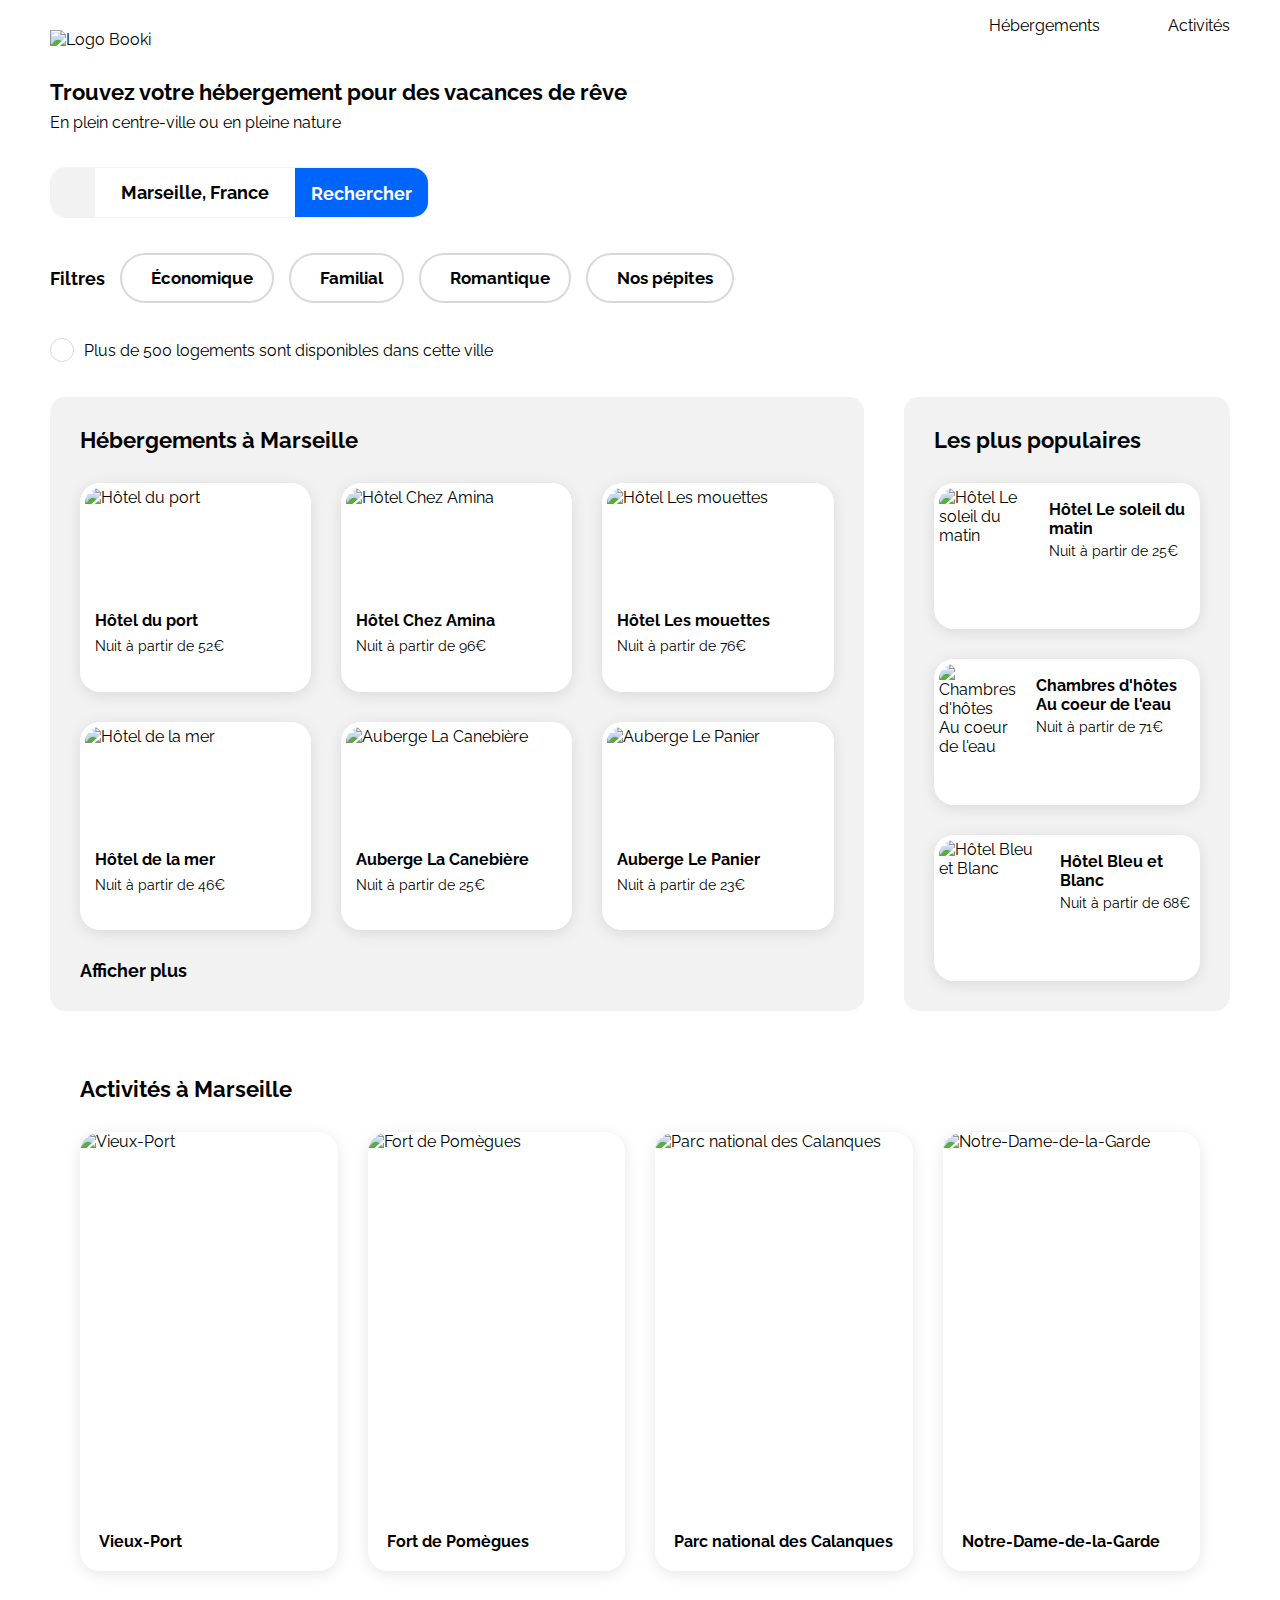
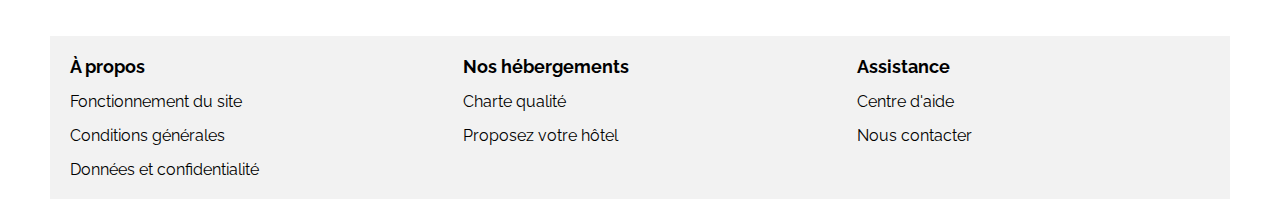
==== index.html @ 788b150e "Code propre, commenté et réopti" ====
<!DOCTYPE html>
<html lang="fr">
<head>
    <meta charset="UTF-8">
    <meta name="viewport" content="width=device-width, initial-scale=1.0">
    <title>Booki</title>
    <link rel="preconnect" href="https://fonts.googleapis.com">
    <link rel="preconnect" href="https://fonts.gstatic.com" crossorigin>
    <link href="https://fonts.googleapis.com/css2?family=Raleway:wght@400;500;700&display=swap" rel="stylesheet">
    <link rel="stylesheet" href="https://cdnjs.cloudflare.com/ajax/libs/font-awesome/6.2.1/css/all.min.css"
        integrity="sha512-MV7K8+y+gLIBoVD59lQIYicR65iaqukzvf/nwasF0nqhPay5w/9lJmVM2hMDcnK1OnMGCdVK+iQrJ7lzPJQd1w=="
        crossorigin="anonymous" referrerpolicy="no-referrer">
    <link rel="stylesheet" href="./css/style2.css">
</head>

<body>
    <header>
        <div class="logo">
            <img src="/images/logo/Booki.png" alt="Logo Booki">
        </div>    
        <nav>
            <a href="#hebergements">Hébergements</a>
            <a href="#activities">Activités</a>
        </nav>
    </header>

    <main>
        <!--Headline section-->
        <section class="headline">
            <div class="headline-text">
                <h1>Trouvez votre hébergement pour des vacances de rêve</h1>
                <p>En plein centre-ville ou en pleine nature</p>
            </div>

            <!--Search Bar-->
            <div class="search-bar"> <!--city search bar-->
                <i class="fa-solid fa-location-dot"></i>
                <form method="get">
                    <input type="search" name="recherche" placeholder="Marseille, France">
                    <button type="submit" class="search-button">Rechercher</button>                    
                </form>                   
            </div>

            <!--Filter Bar-->
            <div class="filter-bar">
                <h2>Filtres</h2>
                <div class="filters">
                    <button><i class="fa-solid fa-money-bill-wave"></i>Économique</button>
                    <button><i class="fa-solid fa-person"></i>Familial</button>
                    <button><i class="fa-solid fa-heart"></i>Romantique</button>
                    <button><i class="fa-solid fa-fire"></i>Nos pépites</button>
                </div>
            </div>

            <!--Info Bar-->
            <div class="infoBar">
                <div class="info"><i class="fa-solid fa-info"></i></div>
                <p>Plus de 500 logements sont disponibles dans cette ville</p>
            </div>
        </section>

        <!--Hébergements à Marseille & Populaires-->
        <div class="hebergements-and-populaires">
            <!--Hébergements à Marseille Section-->
            <section class="hebergements" id="hebergements">
                <h1>Hébergements à Marseille</h1>
                <!--6 clickable hotel cards-->
                <div class="hebergements-Marseille-cards"> 
                    <article class="hebergement-card-marseille">
                        <img src="/images/hebergements/fred-kleber.jpg" alt="Hôtel du port">
                        <div class="card-info-marseille">                              
                            <h2>Hôtel du port</h2>
                            <p>Nuit à partir de 52€</p>
                          <div class="hebergement-rating">
                            <i class="fa-solid fa-star"></i>
                            <i class="fa-solid fa-star"></i>
                            <i class="fa-solid fa-star"></i>
                            <i class="fa-solid fa-star"></i>
                            <i class="fa-solid fa-star unrated"></i>
                        </div>                            
                    </div>
                        <a href="#" class='card-link'></a>
                    </article>
                    <article class="hebergement-card-marseille">
                            <img src="/images/hebergements/febrian-zakaria.jpg" alt="Hôtel Chez Amina">
                            <div class="card-info-marseille">
                                <h2>Hôtel Chez Amina</h2>
                                <p>Nuit à partir de 96€</p>
                              <div class="hebergement-rating">
                                <i class="fa-solid fa-star"></i>
                                <i class="fa-solid fa-star"></i>
                                <i class="fa-solid fa-star"></i>
                                <i class="fa-solid fa-star"></i>
                                <i class="fa-solid fa-star unrated"></i>
                            </div>                            </div>
                            <a href="#" class='card-link'></a>
                    </article>
                    <article class="hebergement-card-marseille">
                            <img src="/images/hebergements/reisetopia.jpg" alt="Hôtel Les mouettes">
                            <div class="card-info-marseille">                              
                                <h2>Hôtel Les mouettes</h2>
                                <p>Nuit à partir de 76€</p>               
                              <div class="hebergement-rating">
                                <i class="fa-solid fa-star"></i>
                                <i class="fa-solid fa-star"></i>
                                <i class="fa-solid fa-star"></i>
                                <i class="fa-solid fa-star"></i>
                                <i class="fa-solid fa-star unrated"></i>
                            </div>                            </div>
                            <a href="#" class='card-link'></a>
                    </article>
                    <article class="hebergement-card-marseille">
                            <img src="/images/hebergements/annie-spratt.jpg" alt="Hôtel de la mer">
                            <div class="card-info-marseille">
                                <h2>Hôtel de la mer</h2>
                                <p>Nuit à partir de 46€</p>
                              <div class="hebergement-rating">
                                <i class="fa-solid fa-star"></i>
                                <i class="fa-solid fa-star"></i>
                                <i class="fa-solid fa-star"></i>
                                <i class="fa-solid fa-star"></i>
                                <i class="fa-solid fa-star unrated"></i>
                            </div>                            </div>
                            <a href="#" class='card-link'></a>
                    </article>
                    <article class="hebergement-card-marseille">
                            <img src="/images/hebergements/marcus-loke.jpg" alt="Auberge La Canebière">
                            <div class="card-info-marseille">
                                <h2>Auberge La Canebière</h2>
                                <p>Nuit à partir de 25€</p>
                              <div class="hebergement-rating">
                                <i class="fa-solid fa-star"></i>
                                <i class="fa-solid fa-star"></i>
                                <i class="fa-solid fa-star"></i>
                                <i class="fa-solid fa-star"></i>
                                <i class="fa-solid fa-star unrated"></i>
                            </div>                            </div>
                            <a href="#" class='card-link'></a>
                    </article>
                    <article class="hebergement-card-marseille">
                            <img src="/images/hebergements/nicate-lee.jpg" alt="Auberge Le Panier">
                            <div class="card-info-marseille">
                                <h2>Auberge Le Panier</h2>
                                <p>Nuit à partir de 23€</p>
                              <div class="hebergement-rating">
                                <i class="fa-solid fa-star"></i>
                                <i class="fa-solid fa-star"></i>
                                <i class="fa-solid fa-star"></i>
                                <i class="fa-solid fa-star"></i>
                                <i class="fa-solid fa-star unrated"></i>
                            </div>                            </div>
                            <a href="#" class='card-link'></a>
                    </article>
                </div>
                <h2><a href="#">Afficher plus</a></h2>
            </section>

            <!--Hébergements Populaires Section-->
            <section class="populaires">
                <div class="section-header">
                    <h1>Les plus populaires</h1>
                    <i class="fa-solid fa-chart-line"></i>
                </div>
                <!--3 clickable hotel cards-->
                <div class="populaires-cards">
                    <article class="hebergement-card-popular">
                            <img src="/images/hebergements/emile-guillemot.jpg" alt="Hôtel Le soleil du matin">
                            <div class="card-info">
                                <div class="card-text">
                                    <h2>Hôtel Le soleil du matin</h2>
                                    <p>Nuit à partir de 25€</p>
                                </div>
                              <div class="hebergement-rating">
                                <i class="fa-solid fa-star"></i>
                                <i class="fa-solid fa-star"></i>
                                <i class="fa-solid fa-star"></i>
                                <i class="fa-solid fa-star"></i>
                                <i class="fa-solid fa-star unrated"></i>
                                </div>                            
                            </div>
                            <a href="#" class='card-link'></a>
                    </article>
                    <article class="hebergement-card-popular">
                            <img src="/images/hebergements/aw-creative.jpg" alt="Chambres d'hôtes Au coeur de l'eau">
                            <div class="card-info">
                                <div class="card-text">
                                    <h2>Chambres d'hôtes Au coeur de l'eau</h2>
                                    <p>Nuit à partir de 71€</p>
                                </div>
                              <div class="hebergement-rating">
                                <i class="fa-solid fa-star"></i>
                                <i class="fa-solid fa-star"></i>
                                <i class="fa-solid fa-star"></i>
                                <i class="fa-solid fa-star"></i>
                                <i class="fa-solid fa-star unrated"></i>
                                </div>                            
                            </div>
                            <a href="#" class='card-link'></a>
                    </article>
                    <article class="hebergement-card-popular">
                            <img src="/images/hebergements/febrian-zakaria2.jpg" alt="Hôtel Bleu et Blanc">
                            <div class="card-info">
                                <div class="card-text">
                                    <h2>Hôtel Bleu et Blanc</h2>
                                    <p>Nuit à partir de 68€</p>
                                </div>
                              <div class="hebergement-rating">
                                <i class="fa-solid fa-star"></i>
                                <i class="fa-solid fa-star"></i>
                                <i class="fa-solid fa-star"></i>
                                <i class="fa-solid fa-star"></i>
                                <i class="fa-solid fa-star unrated"></i>
                                </div>                            
                            </div>
                            <a href="#" class='card-link'></a>
                    </article>
                </div>
            </section>
        </div>

        <!--Activités à Marseille Section-->
        <section class="activities" id="activities"><!--section of 4 clickable activity cards-->
                <h1>Activités à Marseille</h1>
            <div class="activities-Marseille">
                    <article class="activity-card">
                        <img src="/images/activites/reno-laithienne.jpg" alt="Vieux-Port">                          
                        <div class="activity-card-text">    
                            <h2>Vieux-Port</h2>
                        </div>
                        <a href="#" class='card-link'></a>
                      </article>
                    <article class="activity-card">
                        <img src="/images/activites/paul-hermann.jpg" alt="Fort de Pomègues">                          
                        <div class="activity-card-text">    
                            <h2>Fort de Pomègues</h2>
                        </div>
                        <a href="#" class='card-link'></a>
                      </article>
                    <article class="activity-card">
                        <img src="/images/activites/kilyan-sockalingum.jpg" alt="Parc national des Calanques">                          
                        <div class="activity-card-text">   
                            <h2>Parc national des Calanques</h2>
                        </div> 
                        <a href="#" class='card-link'></a>
                      </article>
                    <article class="activity-card">
                        <img src="/images/activites/florian-wehde.jpg" alt="Notre-Dame-de-la-Garde">                          
                        <div class="activity-card-text">
                            <h2>Notre-Dame-de-la-Garde</h2>
                        </div>
                        <a href="#" class='card-link'></a>
                      </article>
            </div>
        </section>  
    </main>
    
    <footer>
        <section class="about">
            <h1>À propos</h1>
            <a href="#">Fonctionnement du site</a>
            <a href="#">Conditions générales</a>
            <a href="#">Données et confidentialité</a>
        </section>
        <section class="hebergements-info">
            <h1>Nos hébergements</h1>
                <a href="#">Charte qualité</a>
                <a href="#">Proposez votre hôtel</a>          
        </section>
        <section class="assistance">
            <h1>Assistance</h1>            
                <a href="#">Centre d'aide</a>
                <a href="#">Nous contacter</a>            
        </section>
    </footer> 
</body>
</html>
---- css/style2.css ----
/**** Desktop ****/

*{
    font-family: Raleway, sans-serif;
    color: black;
}

body{
    width: 100%;
    margin: 0 auto;
    max-width: 1440px;
    min-width: 320px;
}

a{
    text-decoration: none;
    color: #000000;
}

a:visited{
    color: #000000;
}

h1{
    font-size: 22px;
    font-weight: 700;
    margin:0;
}

h2{
    font-size: 18px;
    font-weight: 700;
    margin:0;
}

p{
    font-size: 16px;
    font-weight: 400;
    margin:0;
}

/*** Header ***/

header{
    display: flex;
    width:100%;
    height:79px;
    justify-content: space-between;
}

.logo{
    box-sizing: border-box;
    display: flex;
    align-items: center;
    justify-content: center;
    height: 79px;
    padding: 30px 50px 30px 50px
}

.logo img{
    height: 19px;
}

nav{
    height: 35px;
    display: flex;
    gap: 68px;
    padding: 0 50px;
}

nav a{
    height: 35px;
    display: flex;
    align-items: flex-end;
    box-sizing: border-box;
}

 nav a:hover{
    border-top:#0065fc 2px solid;
    color: #0065fc;
 }

 /*** Main ***/

 main{
    display: flex;
    flex-direction: column;
    gap: 35px;
    padding: 0 50px;
    margin: 0 auto;
 }

/**Headline**/

 .headline{
    display: flex;
    flex-direction: column;
    gap: 35px;
}

.headline-text{
    display: flex;
    flex-direction: column;
    gap: 8px;
 }

/*Search bar*/

 .search-bar{
    display:flex;
    align-items: center;
    justify-content: space-between;
    height:49px;
    width:377px;
    border: 1px #f2f2f2 solid;
    border-radius: 15px;
 }
 
.search-bar i{
    border: 1px #f2f2f2;
    border-radius: 15px 0px 0px 15px;
    background-color: #f2f2f2;
    width:50px;
    height:49px;
    display: flex;
    align-items:center;
    justify-content:center;
    font-size: 18px;
    color:#000000;
}

.search-bar form{
    display:flex;
    align-items: center;
    justify-content: flex-end;
    height:49px;
    width: 100%;
}
    

.search-bar form input[type="search"]{
    border: none;
    font-size: 18px;
    font-weight: 700;
    text-align: center;
    height:49px;
    width: 100%;
    padding: 15px 16px 15px 16px;
    color:#000000;    
}

::placeholder {
    width: 100%;
    color: #000000;
    opacity: 1; /* because Firefox applies a lower opacity filter automatically */
}

.search-button{
    background-color: #0065fc;
    border: none;
    border-radius: 0px 15px 15px 0px;
    font-size: 18px;
    font-weight: 700;
    text-align: center;
    height:49px;
    padding: 15px 16px 15px 16px;
    color:#ffffff;
}

.search-button:hover{
    cursor: pointer;
}

/*Filter bar*/    

.filter-bar{
    display: flex;
    gap:15px;
    align-items: center;
    height: 50px;
}

.filters{
    display:flex;
    gap:15px;
    align-items: center;
    height: 50px;
}

.filter-bar button{
    border: 2px #d9d9d9 solid;
    border-radius: 25px;
    background-color: #ffffff;
    font-size: 17px;
    font-weight: 700;
    display: flex;
    gap:10px;
    align-items: center;    
    height: 50px;
    padding: 4px 19px;
}

.filter-bar button i{
    color: #0065fc;
}
.filter-bar button:hover{
    background-color: #deebff;
}

.infoBar{
    height:24px;
    width:100%;
    display: flex;
    gap:10px;
}

.infoBar i{
    color: #0065fc;
    border : 1px #d9d9d9 solid;
    border-radius: 100%;
    width: 24px;
    height: 24px;
    font-size: 10px;
    display:flex;
    align-items: center;
    justify-content: center;
    box-sizing: border-box;
}

.infoBar p{
    display: flex;
    align-items: center;
}

/**Hébergements & Populaires**/

.hebergements-and-populaires{
    display: flex;
    gap: 40px;
    width: 100%;
}

.hebergement-rating{
    display: flex;
}

.fa-solid.fa-star{
    font-size:12px;
    color: #0065fc;
}

.fa-solid.fa-star.unrated{
    font-size:12px;
    color: #f2f2f2;
}

/*Populaires section*/

.populaires{
    padding:30px;
    display: flex;
    flex-direction: column;
    gap:30px;
    border-radius: 15px;
    background-color: #f2f2f2;
    box-sizing: border-box;
}

.section-header{
    display: flex;
    justify-content: space-between;
    width: 100%;
    height:26px;
}

.section-header i{
    color: #0065fc;
    font-size: 18px;
}

.populaires-cards{
    display: flex;
    flex-direction: column;
    gap: 30px;
    width: 100%;
    box-sizing: border-box;
}

.hebergement-card-popular{
    border-radius: 20px;
    background-color: #ffffff;
    box-shadow: 0px 3px 15px 0px #0000001A;
    display : flex;   
    overflow: hidden;
    position: relative; 
    width: 100%; 
    box-sizing: border-box;
    flex : 1 1 calc(33.333% - 20px);
}

.hebergement-card-popular img{
    width: 123px;
    height: 146px;
    box-sizing: border-box;
    border: 5px solid #ffffff;
    object-fit: cover;
    border-radius: 20px 0px 0px 20px;
    object-position:center;    
}

.card-info{
    padding:10px 5px 5px 15px;
    display: flex;
    flex-direction: column;
    gap:24px;
    box-sizing: border-box;
    justify-content: space-evenly;
}

.card-text{
    display: flex;
    flex-direction: column;
    gap: 5px;
    height: 85px;
}

.populaires h2{
    font-size: 16px;
}

.populaires p{
    font-size: 14px;
}

/*Hébergements à Marseilles section*/

.hebergements{
    padding:30px;
    display: flex;
    flex-direction: column;
    gap:30px;
    border-radius: 15px;
    background-color: #f2f2f2;
}

.hebergements h1{
    height: 26px;
}

.hebergements-Marseille-cards h2{
    font-size: 16px;
}

.hebergements-Marseille-cards p{
    font-size: 14px;
}


.hebergements-Marseille-cards {
    display: flex;
    flex-wrap: wrap;
    gap: 30px;
    height: 100%;
}

.hebergement-card-marseille {
    box-sizing: border-box;
    border-radius: 20px;
    background-color: #ffffff;
    box-shadow: 0px 3px 15px 0px #0000001A;
    display: flex;
    flex-direction: column;
    gap: 4px;
    padding-bottom: 15px;
    overflow: hidden;
    position: relative;
    width: calc(33.333% - 20px);
}

.hebergement-card-marseille img {
    width: 100%;
    height: 124px;
    box-sizing: border-box;
    border: 5px solid #ffffff;
    object-fit: cover;
    border-radius: 20px 20px 0 0;
    object-position: center;   
}

.card-info-marseille {
    padding: 0 15px;
    display: flex;
    flex-direction: column;
    gap: 8px;
    overflow:auto;
}

.card-link {
    position: absolute;
    top: 0;
    bottom: 0;
    left: 0;
    width: 100%;
}


/**Activités**/

.activities{
    width: 100%;
    padding:30px;
    display: flex;
    flex-direction: column;
    gap:30px;
    box-sizing: border-box;
}

.activity-card h2{
    font-size: 16px;
}

.activity-card-text{
    padding: 20px 19px;
}

.activities-Marseille {
    display: flex;
    gap: 30px;
    box-sizing: border-box;
}

.activity-card{
    border-radius: 20px;
    background-color: #ffffff;
    box-shadow: 0px 3px 15px 0px #0000001A;
    height: 439px;
    display : flex;
    flex-direction: column;
    overflow: hidden;
    position: relative;
    flex: 1 1 calc(33.333% - 20px);
    max-width: calc(33.333% - 20px);
}

.activity-card img{
    height: 380px;
    object-fit: cover;
    border-radius: 20px 20px 0px 0px;
    object-position:center;   
}

/*** Footer ***/

footer{
    display: flex;
    margin: 35px 50px 0 50px;
    background-color: #f2f2f2;
}

footer section{
    display: flex;
    flex-direction: column;
    gap: 15px;
    padding: 20px;
    width: 100%;
    height: 100%;
}

footer h1{
    font-size: 18px;
}

footer a{
    font-size: 16px;
}


/*****Tablette*****/

@media all and (max-width:1024px) and (min-width:768px){

    body{
        min-width: 768px;
        max-width:1024px;
    }

    .filter-bar button{
        font-size: 16px;
    }

    .hebergements-Marseille-cards{
        display: flex;
        flex-wrap: wrap;
        gap: 30px;
        justify-content: space-between;
    }

    .hebergements-and-populaires{
        display:flex;
        flex-direction: column;
        gap:50px;
    }

    .populaires{
        gap:20px;
    }

    .populaires-cards{
        flex-direction:row;
        gap: 20px;
    }

    .hebergement-card-popular img{
        width:91.56px;
    }

    .activities img{
        height:200px;
    }

    .activity-card{
        height:270px;
    }

}

/*****Téléphone*****/

@media all and (max-width:767px) and (min-width: 320px) {
    body{
        min-width: 320px;
        max-width:768px;
        display: flex;
        flex-direction: column;
        box-sizing: border-box;
    }

    header{
        flex-direction: column;
        height:auto;
    }

    .logo{
        padding:30px;
    }

    nav{
        height:auto;
        gap : 15px;
        padding: 0;
    }

    nav a{
        align-items: flex-start;
        width: 100%;
        justify-content: center;
    }

    nav a:hover{
        border-top: none;
        border-bottom: #0065fc 2px solid;
    }

    main{
        padding:0;
        margin:30px 0 0 0;
    }

    .headline{
        padding:0 20px;
        box-sizing: border-box;
    }

    .search-bar{
        width:100%;
    }

    .search-bar form input[type="search"]{
        text-align: start;
    }

    .search-button{
        font-size:0;
        border: #0065fc 1px solid;
        border-radius: 15px;
        padding:15px 16px;
        box-shadow: 0px 4px 4px 0px #00000040;
    }

    .search-button::before{
        content:"\f002";
        font-family: "Font Awesome 6 Free";
        font-weight: 900;
        font-size:17px;
        color: #ffffff;
    }

    .filter-bar{
        flex-direction: column;
        height: auto;
    }

    .filter-title{
        align-self: flex-start;
    }

    .filters{
        display: grid;
        grid-template-columns: 1fr 1fr;
        height: 100%;
        gap:20px;
        box-sizing: border-box;
    }

    .filters button{
        width: 100%;
        font-size: 14px;
    }

    .hebergements-and-populaires{
        flex-direction: column-reverse;
        gap:15px;
    }

    .populaires{
        border-radius: 0;
        padding: 30px 20px;
        gap:15px;
    }

    .populaires-cards{
        gap:15px;
    }

    .hebergement-card-popular img{
        width: 111.67px;
        height:136px;
    }

    .card-info{
        width: 223.33px;
        height:136px;
    }

    .hebergements{
        background-color:#ffffff;
        border-radius: 0;
        padding: 20px;
        gap:15px;
    }

    .hebergements-Marseille-cards{
        gap:15px;
        flex-direction: column;
        width: auto;
    }

    .hebergement-card-marseille{
        width: auto;
    }

    .activities-Marseille{
        gap:15px;
        flex-direction: column;
    }

    .card-container-activities{
        max-width: none;
    }

    .activity-card{
        height:auto;
        max-width:100%;
    }

    .activity-card img{
        height:141px;
    }

    footer{
        flex-direction: column;
        margin: 0;
        padding:30px;
        gap:50px;
        height:100%;
    }

    footer section{
        padding:0;
    }
}
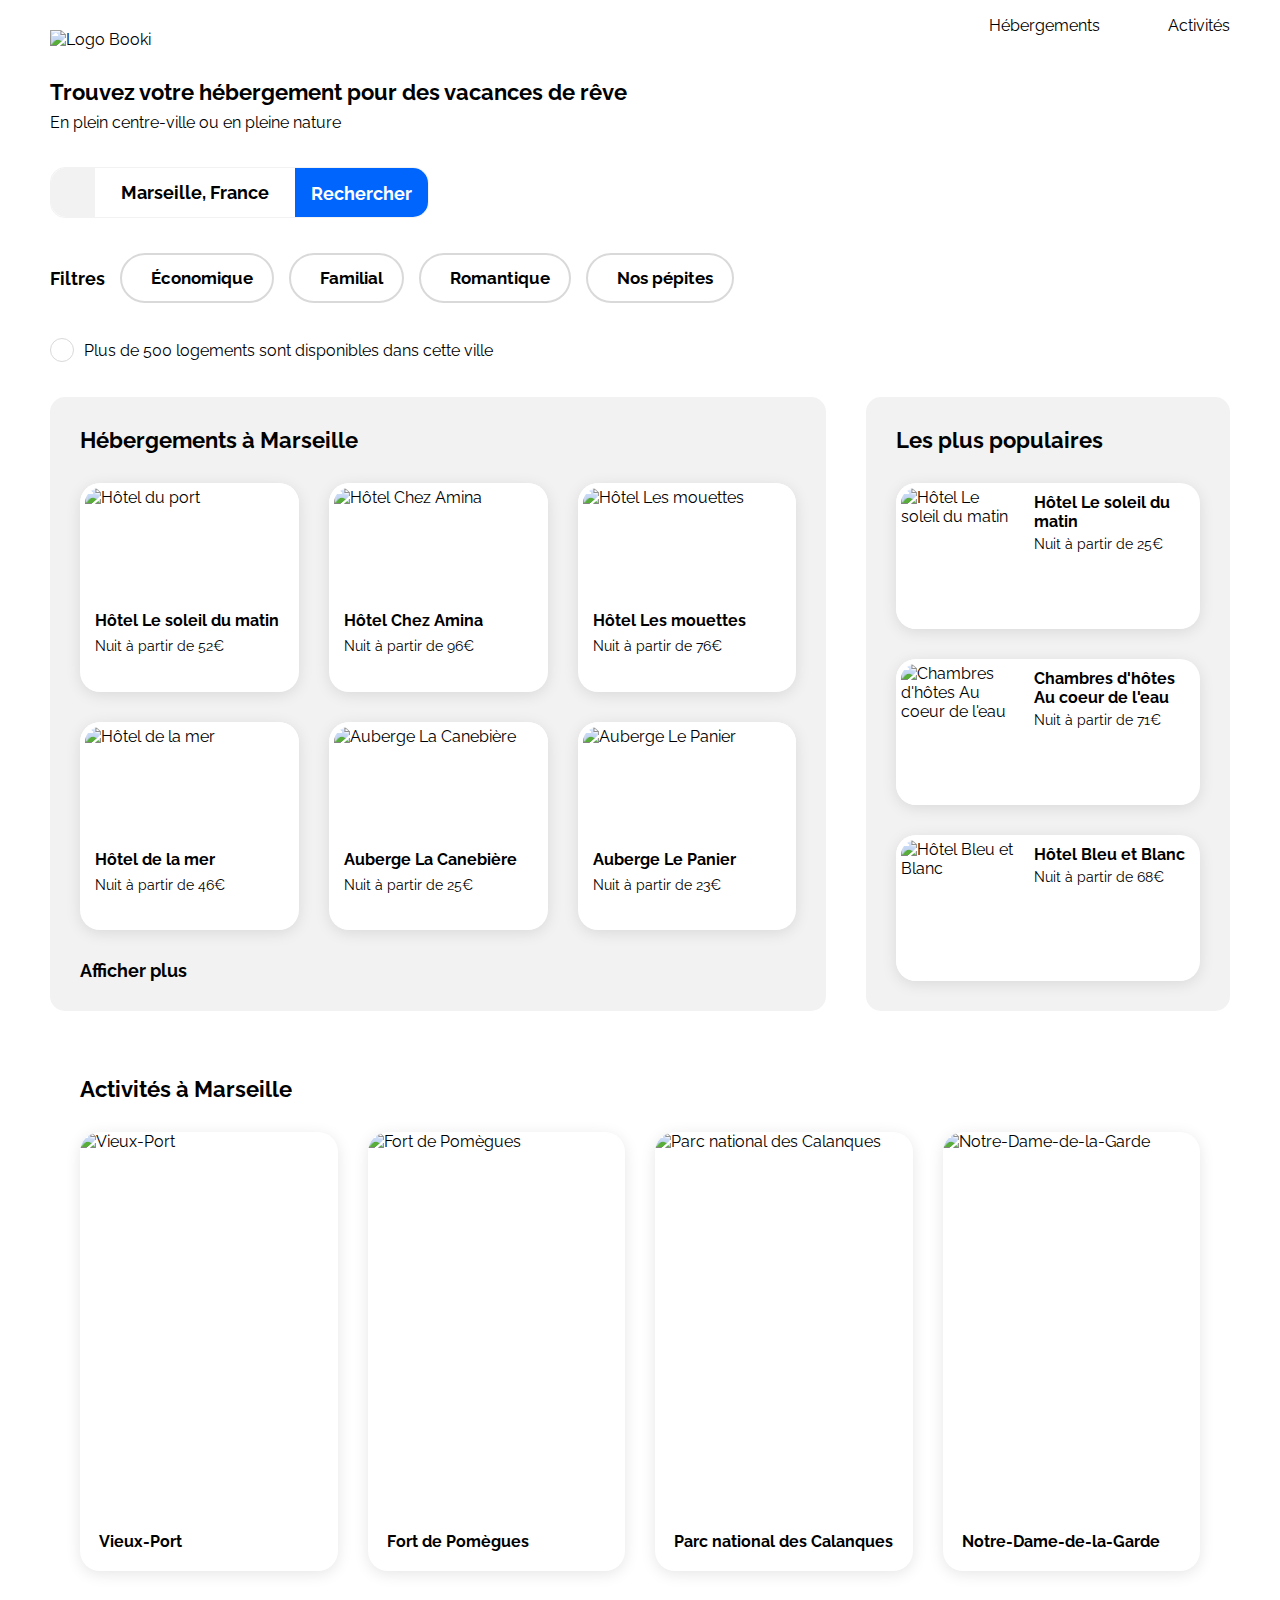
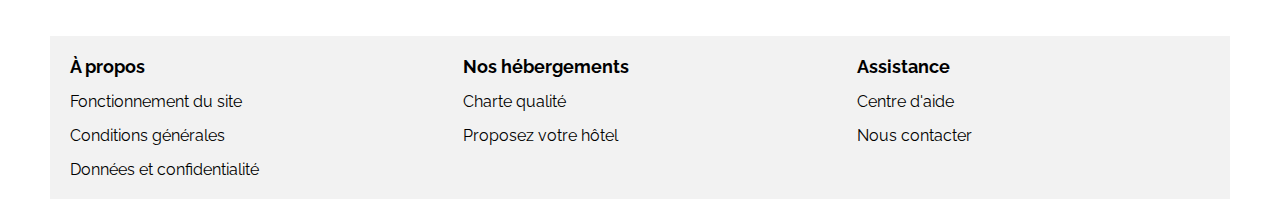
==== commit bdea3012: "Rectification de la gestion des hauteurs des cards pour un meilleur responsive" ====
--- a/index.html
+++ b/index.html
@@ -68,89 +68,107 @@
                 <div class="hebergements-Marseille-cards"> 
                     <article class="hebergement-card-marseille">
                         <img src="/images/hebergements/fred-kleber.jpg" alt="Hôtel du port">
-                        <div class="card-info-marseille">                              
-                            <h2>Hôtel du port</h2>
-                            <p>Nuit à partir de 52€</p>
-                          <div class="hebergement-rating">
-                            <i class="fa-solid fa-star"></i>
-                            <i class="fa-solid fa-star"></i>
-                            <i class="fa-solid fa-star"></i>
-                            <i class="fa-solid fa-star"></i>
-                            <i class="fa-solid fa-star unrated"></i>
-                        </div>                            
-                    </div>
-                        <a href="#" class='card-link'></a>
-                    </article>
-                    <article class="hebergement-card-marseille">
-                            <img src="/images/hebergements/febrian-zakaria.jpg" alt="Hôtel Chez Amina">
-                            <div class="card-info-marseille">
+                        <div class="card-info">
+                            <div class="card-text">
+                                <h2>Hôtel Le soleil du matin</h2>
+                                <p>Nuit à partir de 52€</p>
+                            </div>
+                          <div class="hebergement-rating">
+                            <i class="fa-solid fa-star"></i>
+                            <i class="fa-solid fa-star"></i>
+                            <i class="fa-solid fa-star"></i>
+                            <i class="fa-solid fa-star"></i>
+                            <i class="fa-solid fa-star unrated"></i>
+                            </div>                            
+                        </div>
+                        <a href="#" class='card-link'></a>
+                    </article>
+                    <article class="hebergement-card-marseille">
+                        <img src="/images/hebergements/febrian-zakaria.jpg" alt="Hôtel Chez Amina">
+                        <div class="card-info">
+                            <div class="card-text">
                                 <h2>Hôtel Chez Amina</h2>
                                 <p>Nuit à partir de 96€</p>
-                              <div class="hebergement-rating">
-                                <i class="fa-solid fa-star"></i>
-                                <i class="fa-solid fa-star"></i>
-                                <i class="fa-solid fa-star"></i>
-                                <i class="fa-solid fa-star"></i>
-                                <i class="fa-solid fa-star unrated"></i>
-                            </div>                            </div>
-                            <a href="#" class='card-link'></a>
-                    </article>
-                    <article class="hebergement-card-marseille">
-                            <img src="/images/hebergements/reisetopia.jpg" alt="Hôtel Les mouettes">
-                            <div class="card-info-marseille">                              
+                            </div>
+                          <div class="hebergement-rating">
+                            <i class="fa-solid fa-star"></i>
+                            <i class="fa-solid fa-star"></i>
+                            <i class="fa-solid fa-star"></i>
+                            <i class="fa-solid fa-star"></i>
+                            <i class="fa-solid fa-star unrated"></i>
+                            </div>                            
+                        </div>
+                        <a href="#" class='card-link'></a>
+                    </article>
+                    <article class="hebergement-card-marseille">
+                        <img src="/images/hebergements/reisetopia.jpg" alt="Hôtel Les mouettes">
+                        <div class="card-info">
+                            <div class="card-text">
                                 <h2>Hôtel Les mouettes</h2>
-                                <p>Nuit à partir de 76€</p>               
-                              <div class="hebergement-rating">
-                                <i class="fa-solid fa-star"></i>
-                                <i class="fa-solid fa-star"></i>
-                                <i class="fa-solid fa-star"></i>
-                                <i class="fa-solid fa-star"></i>
-                                <i class="fa-solid fa-star unrated"></i>
-                            </div>                            </div>
-                            <a href="#" class='card-link'></a>
-                    </article>
-                    <article class="hebergement-card-marseille">
-                            <img src="/images/hebergements/annie-spratt.jpg" alt="Hôtel de la mer">
-                            <div class="card-info-marseille">
+                                <p>Nuit à partir de 76€</p>
+                            </div>
+                          <div class="hebergement-rating">
+                            <i class="fa-solid fa-star"></i>
+                            <i class="fa-solid fa-star"></i>
+                            <i class="fa-solid fa-star"></i>
+                            <i class="fa-solid fa-star"></i>
+                            <i class="fa-solid fa-star unrated"></i>
+                            </div>                            
+                        </div>
+                        <a href="#" class='card-link'></a>
+                    </article>
+                    <article class="hebergement-card-marseille">
+                        <img src="/images/hebergements/annie-spratt.jpg" alt="Hôtel de la mer">
+                        <div class="card-info">
+                            <div class="card-text">
                                 <h2>Hôtel de la mer</h2>
                                 <p>Nuit à partir de 46€</p>
-                              <div class="hebergement-rating">
-                                <i class="fa-solid fa-star"></i>
-                                <i class="fa-solid fa-star"></i>
-                                <i class="fa-solid fa-star"></i>
-                                <i class="fa-solid fa-star"></i>
-                                <i class="fa-solid fa-star unrated"></i>
-                            </div>                            </div>
-                            <a href="#" class='card-link'></a>
-                    </article>
-                    <article class="hebergement-card-marseille">
-                            <img src="/images/hebergements/marcus-loke.jpg" alt="Auberge La Canebière">
-                            <div class="card-info-marseille">
+                            </div>
+                          <div class="hebergement-rating">
+                            <i class="fa-solid fa-star"></i>
+                            <i class="fa-solid fa-star"></i>
+                            <i class="fa-solid fa-star"></i>
+                            <i class="fa-solid fa-star"></i>
+                            <i class="fa-solid fa-star unrated"></i>
+                            </div>                            
+                        </div>
+                        <a href="#" class='card-link'></a>
+                    </article>
+                    <article class="hebergement-card-marseille">
+                        <img src="/images/hebergements/marcus-loke.jpg" alt="Auberge La Canebière">
+                        <div class="card-info">
+                            <div class="card-text">
                                 <h2>Auberge La Canebière</h2>
                                 <p>Nuit à partir de 25€</p>
-                              <div class="hebergement-rating">
-                                <i class="fa-solid fa-star"></i>
-                                <i class="fa-solid fa-star"></i>
-                                <i class="fa-solid fa-star"></i>
-                                <i class="fa-solid fa-star"></i>
-                                <i class="fa-solid fa-star unrated"></i>
-                            </div>                            </div>
-                            <a href="#" class='card-link'></a>
-                    </article>
-                    <article class="hebergement-card-marseille">
-                            <img src="/images/hebergements/nicate-lee.jpg" alt="Auberge Le Panier">
-                            <div class="card-info-marseille">
+                            </div>
+                          <div class="hebergement-rating">
+                            <i class="fa-solid fa-star"></i>
+                            <i class="fa-solid fa-star"></i>
+                            <i class="fa-solid fa-star"></i>
+                            <i class="fa-solid fa-star"></i>
+                            <i class="fa-solid fa-star unrated"></i>
+                            </div>                            
+                        </div>
+                        <a href="#" class='card-link'></a>
+                    </article>
+                    <article class="hebergement-card-marseille">
+                        <img src="/images/hebergements/nicate-lee.jpg" alt="Auberge Le Panier">
+                        <div class="card-info">
+                            <div class="card-text">
                                 <h2>Auberge Le Panier</h2>
                                 <p>Nuit à partir de 23€</p>
-                              <div class="hebergement-rating">
-                                <i class="fa-solid fa-star"></i>
-                                <i class="fa-solid fa-star"></i>
-                                <i class="fa-solid fa-star"></i>
-                                <i class="fa-solid fa-star"></i>
-                                <i class="fa-solid fa-star unrated"></i>
-                            </div>                            </div>
-                            <a href="#" class='card-link'></a>
-                    </article>
+                            </div>
+                          <div class="hebergement-rating">
+                            <i class="fa-solid fa-star"></i>
+                            <i class="fa-solid fa-star"></i>
+                            <i class="fa-solid fa-star"></i>
+                            <i class="fa-solid fa-star"></i>
+                            <i class="fa-solid fa-star unrated"></i>
+                            </div>                            
+                        </div>
+                        <a href="#" class='card-link'></a>
+                    </article>
+
                 </div>
                 <h2><a href="#">Afficher plus</a></h2>
             </section>
--- a/css/style2.css
+++ b/css/style2.css
@@ -242,6 +242,7 @@
 
 .hebergement-rating{
     display: flex;
+    margin-top:auto;
 }
 
 .fa-solid.fa-star{
@@ -264,13 +265,13 @@
     border-radius: 15px;
     background-color: #f2f2f2;
     box-sizing: border-box;
+    width:429px;
 }
 
 .section-header{
     display: flex;
     justify-content: space-between;
     width: 100%;
-    height:26px;
 }
 
 .section-header i{
@@ -305,19 +306,19 @@
     border: 5px solid #ffffff;
     object-fit: cover;
     border-radius: 20px 0px 0px 20px;
-    object-position:center;    
-}
-
-.card-info{
+    object-position:center;
+    flex:none;    
+}
+
+.hebergement-card-popular .card-info{
     padding:10px 5px 5px 15px;
     display: flex;
     flex-direction: column;
     gap:24px;
     box-sizing: border-box;
-    justify-content: space-evenly;
-}
-
-.card-text{
+}
+
+.hebergement-card-popular .card-text{
     display: flex;
     flex-direction: column;
     gap: 5px;
@@ -341,6 +342,7 @@
     gap:30px;
     border-radius: 15px;
     background-color: #f2f2f2;
+    width: 871px;
 }
 
 .hebergements h1{
@@ -354,7 +356,6 @@
 .hebergements-Marseille-cards p{
     font-size: 14px;
 }
-
 
 .hebergements-Marseille-cards {
     display: flex;
@@ -387,12 +388,18 @@
     object-position: center;   
 }
 
-.card-info-marseille {
+.hebergement-card-marseille .card-info{
     padding: 0 15px;
     display: flex;
     flex-direction: column;
     gap: 8px;
-    overflow:auto;
+    flex-grow: 1;
+}
+
+.hebergement-card-marseille .card-text{
+    display: flex;
+    flex-direction: column;
+    gap:8px
 }
 
 .card-link {
@@ -433,7 +440,6 @@
     border-radius: 20px;
     background-color: #ffffff;
     box-shadow: 0px 3px 15px 0px #0000001A;
-    height: 439px;
     display : flex;
     flex-direction: column;
     overflow: hidden;
@@ -477,7 +483,7 @@
 
 /*****Tablette*****/
 
-@media all and (max-width:1024px) and (min-width:768px){
+@media all and (max-width:1024px) and (min-width:767px){
 
     body{
         min-width: 768px;
@@ -500,9 +506,14 @@
         flex-direction: column;
         gap:50px;
     }
+    
+    .hebergements{
+        width:auto;
+    }
 
     .populaires{
         gap:20px;
+        width: auto;
     }
 
     .populaires-cards{
@@ -516,10 +527,6 @@
 
     .activities img{
         height:200px;
-    }
-
-    .activity-card{
-        height:270px;
     }
 
 }
@@ -626,6 +633,7 @@
         border-radius: 0;
         padding: 30px 20px;
         gap:15px;
+        width:auto;
     }
 
     .populaires-cards{
@@ -634,11 +642,6 @@
 
     .hebergement-card-popular img{
         width: 111.67px;
-        height:136px;
-    }
-
-    .card-info{
-        width: 223.33px;
         height:136px;
     }
 
@@ -647,6 +650,7 @@
         border-radius: 0;
         padding: 20px;
         gap:15px;
+        width:auto;
     }
 
     .hebergements-Marseille-cards{
@@ -687,5 +691,5 @@
 
     footer section{
         padding:0;
-    }
+}
 }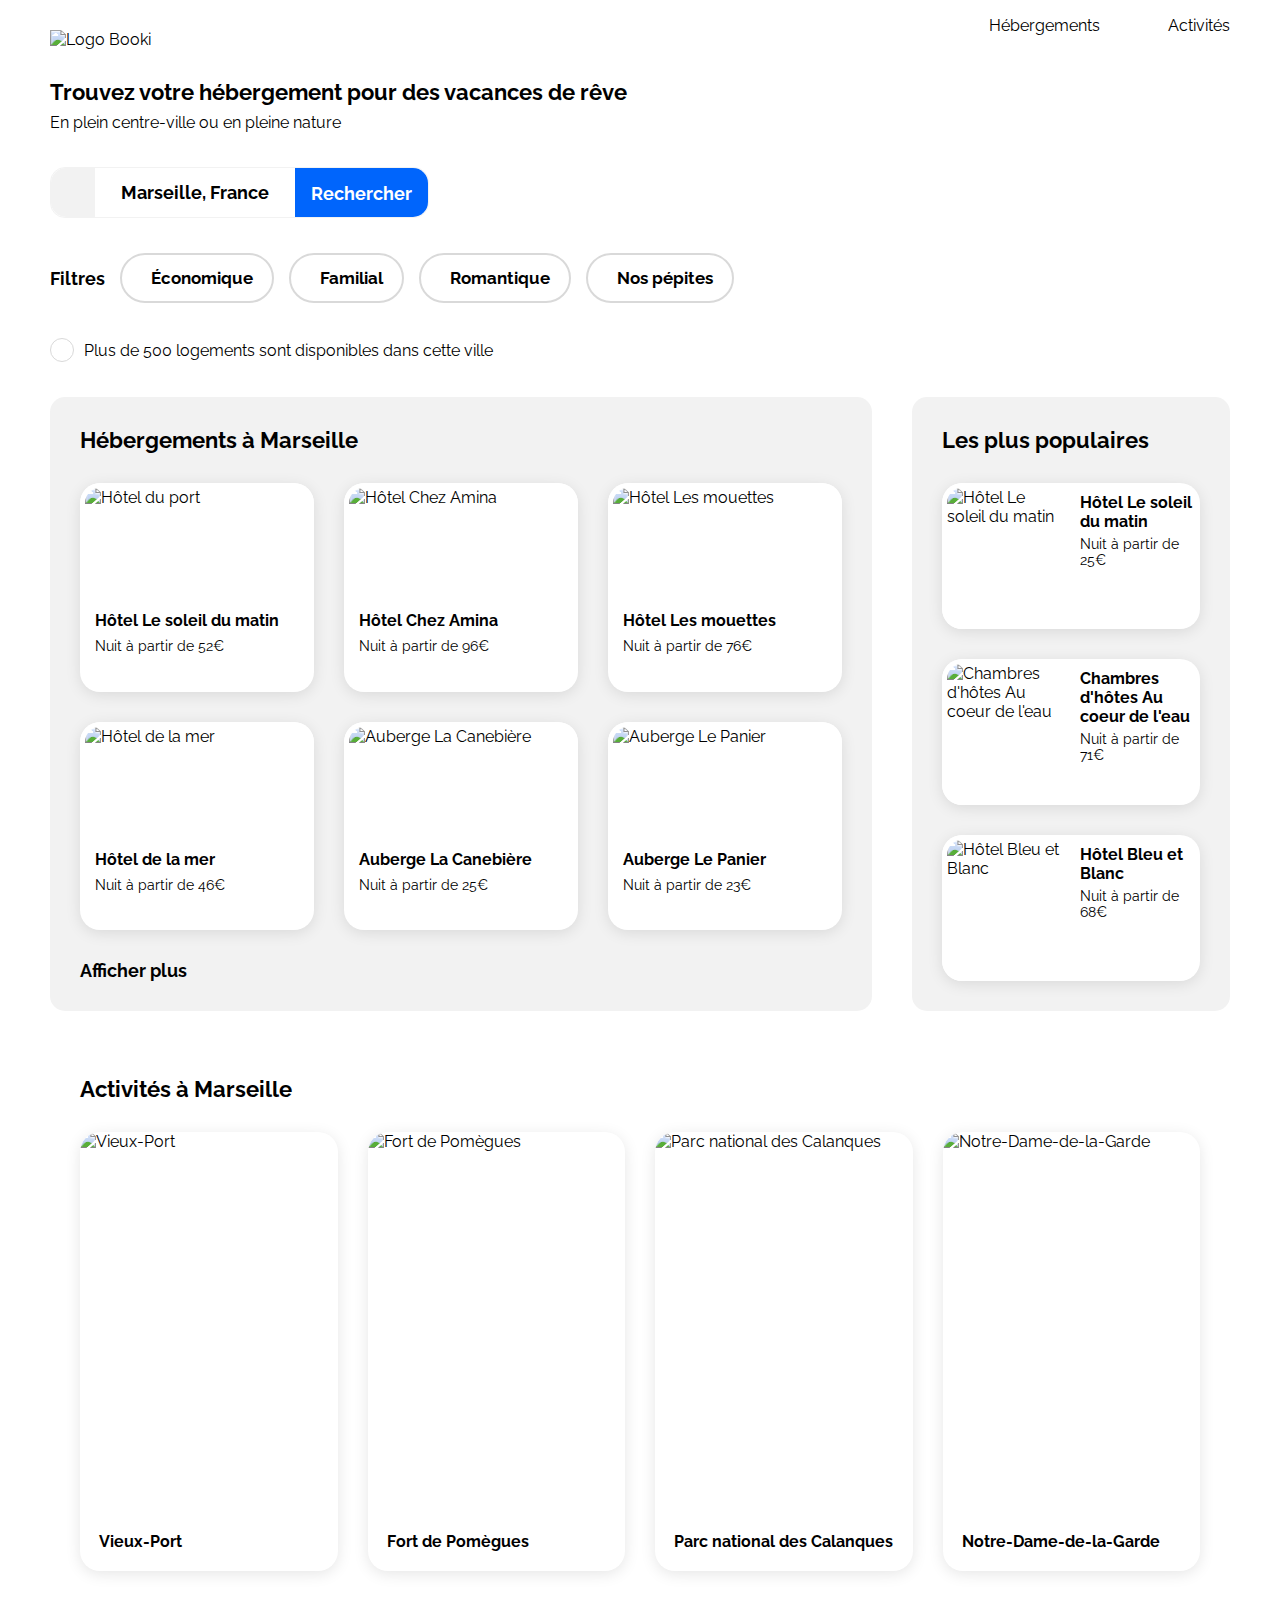
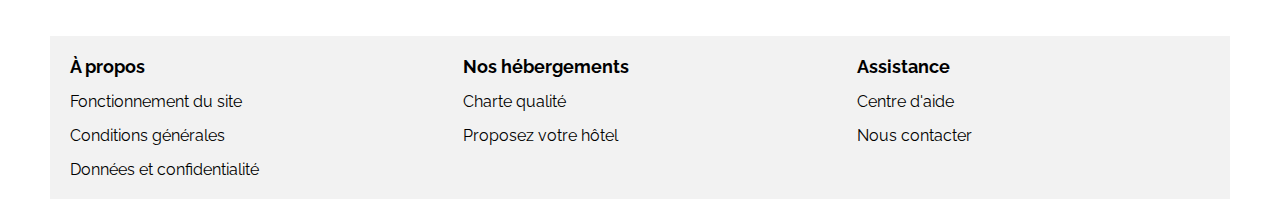
==== commit ee973bd1: "Rectification des sources images" ====
--- a/index.html
+++ b/index.html
@@ -16,7 +16,7 @@
 <body>
     <header>
         <div class="logo">
-            <img src="/images/logo/Booki.png" alt="Logo Booki">
+            <img src="./images/logo/Booki.png" alt="Logo Booki">
         </div>    
         <nav>
             <a href="#hebergements">Hébergements</a>
@@ -67,7 +67,7 @@
                 <!--6 clickable hotel cards-->
                 <div class="hebergements-Marseille-cards"> 
                     <article class="hebergement-card-marseille">
-                        <img src="/images/hebergements/fred-kleber.jpg" alt="Hôtel du port">
+                        <img src="./images/hebergements/fred-kleber.jpg" alt="Hôtel du port">
                         <div class="card-info">
                             <div class="card-text">
                                 <h2>Hôtel Le soleil du matin</h2>
@@ -84,7 +84,7 @@
                         <a href="#" class='card-link'></a>
                     </article>
                     <article class="hebergement-card-marseille">
-                        <img src="/images/hebergements/febrian-zakaria.jpg" alt="Hôtel Chez Amina">
+                        <img src="./images/hebergements/febrian-zakaria.jpg" alt="Hôtel Chez Amina">
                         <div class="card-info">
                             <div class="card-text">
                                 <h2>Hôtel Chez Amina</h2>
@@ -101,7 +101,7 @@
                         <a href="#" class='card-link'></a>
                     </article>
                     <article class="hebergement-card-marseille">
-                        <img src="/images/hebergements/reisetopia.jpg" alt="Hôtel Les mouettes">
+                        <img src="./images/hebergements/reisetopia.jpg" alt="Hôtel Les mouettes">
                         <div class="card-info">
                             <div class="card-text">
                                 <h2>Hôtel Les mouettes</h2>
@@ -118,7 +118,7 @@
                         <a href="#" class='card-link'></a>
                     </article>
                     <article class="hebergement-card-marseille">
-                        <img src="/images/hebergements/annie-spratt.jpg" alt="Hôtel de la mer">
+                        <img src="./images/hebergements/annie-spratt.jpg" alt="Hôtel de la mer">
                         <div class="card-info">
                             <div class="card-text">
                                 <h2>Hôtel de la mer</h2>
@@ -135,7 +135,7 @@
                         <a href="#" class='card-link'></a>
                     </article>
                     <article class="hebergement-card-marseille">
-                        <img src="/images/hebergements/marcus-loke.jpg" alt="Auberge La Canebière">
+                        <img src="./images/hebergements/marcus-loke.jpg" alt="Auberge La Canebière">
                         <div class="card-info">
                             <div class="card-text">
                                 <h2>Auberge La Canebière</h2>
@@ -152,7 +152,7 @@
                         <a href="#" class='card-link'></a>
                     </article>
                     <article class="hebergement-card-marseille">
-                        <img src="/images/hebergements/nicate-lee.jpg" alt="Auberge Le Panier">
+                        <img src="./images/hebergements/nicate-lee.jpg" alt="Auberge Le Panier">
                         <div class="card-info">
                             <div class="card-text">
                                 <h2>Auberge Le Panier</h2>
@@ -182,7 +182,7 @@
                 <!--3 clickable hotel cards-->
                 <div class="populaires-cards">
                     <article class="hebergement-card-popular">
-                            <img src="/images/hebergements/emile-guillemot.jpg" alt="Hôtel Le soleil du matin">
+                            <img src="./images/hebergements/emile-guillemot.jpg" alt="Hôtel Le soleil du matin">
                             <div class="card-info">
                                 <div class="card-text">
                                     <h2>Hôtel Le soleil du matin</h2>
@@ -199,7 +199,7 @@
                             <a href="#" class='card-link'></a>
                     </article>
                     <article class="hebergement-card-popular">
-                            <img src="/images/hebergements/aw-creative.jpg" alt="Chambres d'hôtes Au coeur de l'eau">
+                            <img src="./images/hebergements/aw-creative.jpg" alt="Chambres d'hôtes Au coeur de l'eau">
                             <div class="card-info">
                                 <div class="card-text">
                                     <h2>Chambres d'hôtes Au coeur de l'eau</h2>
@@ -216,7 +216,7 @@
                             <a href="#" class='card-link'></a>
                     </article>
                     <article class="hebergement-card-popular">
-                            <img src="/images/hebergements/febrian-zakaria2.jpg" alt="Hôtel Bleu et Blanc">
+                            <img src="./images/hebergements/febrian-zakaria2.jpg" alt="Hôtel Bleu et Blanc">
                             <div class="card-info">
                                 <div class="card-text">
                                     <h2>Hôtel Bleu et Blanc</h2>
@@ -241,28 +241,28 @@
                 <h1>Activités à Marseille</h1>
             <div class="activities-Marseille">
                     <article class="activity-card">
-                        <img src="/images/activites/reno-laithienne.jpg" alt="Vieux-Port">                          
+                        <img src="./images/activites/reno-laithienne.jpg" alt="Vieux-Port">                          
                         <div class="activity-card-text">    
                             <h2>Vieux-Port</h2>
                         </div>
                         <a href="#" class='card-link'></a>
                       </article>
                     <article class="activity-card">
-                        <img src="/images/activites/paul-hermann.jpg" alt="Fort de Pomègues">                          
+                        <img src="./images/activites/paul-hermann.jpg" alt="Fort de Pomègues">                          
                         <div class="activity-card-text">    
                             <h2>Fort de Pomègues</h2>
                         </div>
                         <a href="#" class='card-link'></a>
                       </article>
                     <article class="activity-card">
-                        <img src="/images/activites/kilyan-sockalingum.jpg" alt="Parc national des Calanques">                          
+                        <img src="./images/activites/kilyan-sockalingum.jpg" alt="Parc national des Calanques">                          
                         <div class="activity-card-text">   
                             <h2>Parc national des Calanques</h2>
                         </div> 
                         <a href="#" class='card-link'></a>
                       </article>
                     <article class="activity-card">
-                        <img src="/images/activites/florian-wehde.jpg" alt="Notre-Dame-de-la-Garde">                          
+                        <img src="./images/activites/florian-wehde.jpg" alt="Notre-Dame-de-la-Garde">                          
                         <div class="activity-card-text">
                             <h2>Notre-Dame-de-la-Garde</h2>
                         </div>
--- a/css/style2.css
+++ b/css/style2.css
@@ -265,7 +265,6 @@
     border-radius: 15px;
     background-color: #f2f2f2;
     box-sizing: border-box;
-    width:429px;
 }
 
 .section-header{
@@ -296,7 +295,6 @@
     position: relative; 
     width: 100%; 
     box-sizing: border-box;
-    flex : 1 1 calc(33.333% - 20px);
 }
 
 .hebergement-card-popular img{
@@ -342,7 +340,6 @@
     gap:30px;
     border-radius: 15px;
     background-color: #f2f2f2;
-    width: 871px;
 }
 
 .hebergements h1{
@@ -444,8 +441,7 @@
     flex-direction: column;
     overflow: hidden;
     position: relative;
-    flex: 1 1 calc(33.333% - 20px);
-    max-width: calc(33.333% - 20px);
+    width:25%;
 }
 
 .activity-card img{
@@ -668,13 +664,9 @@
         flex-direction: column;
     }
 
-    .card-container-activities{
-        max-width: none;
-    }
-
     .activity-card{
         height:auto;
-        max-width:100%;
+        width:100%;
     }
 
     .activity-card img{
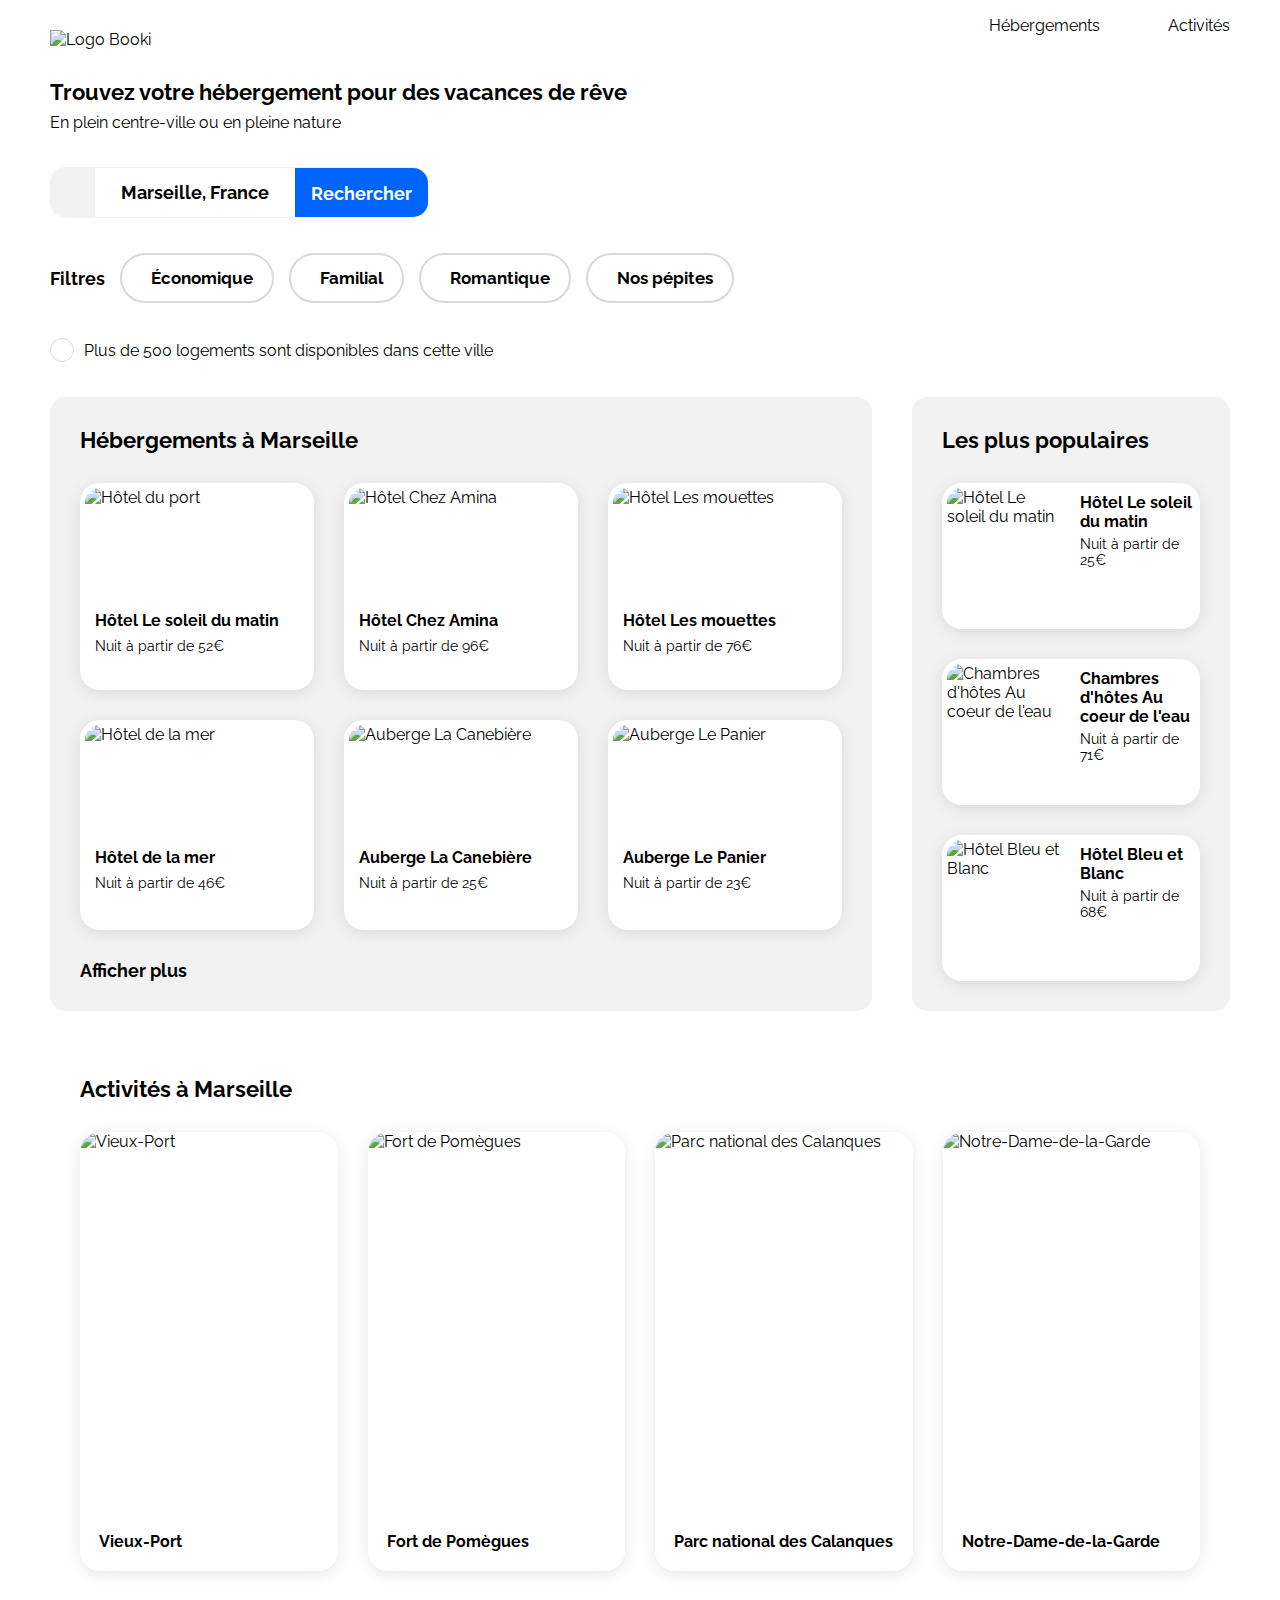
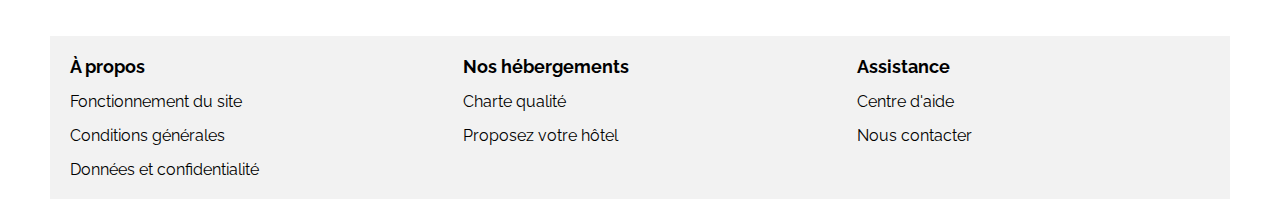
==== commit db2bacaf: "Ajout de aria-label sur les card-link pour l'accessibilité" ====
--- a/index.html
+++ b/index.html
@@ -81,7 +81,7 @@
                             <i class="fa-solid fa-star unrated"></i>
                             </div>                            
                         </div>
-                        <a href="#" class='card-link'></a>
+                        <a href="#" class='card-link' aria-label="Voir les détails de l'hôtel"></a>
                     </article>
                     <article class="hebergement-card-marseille">
                         <img src="./images/hebergements/febrian-zakaria.jpg" alt="Hôtel Chez Amina">
@@ -115,7 +115,7 @@
                             <i class="fa-solid fa-star unrated"></i>
                             </div>                            
                         </div>
-                        <a href="#" class='card-link'></a>
+                        <a href="#" class='card-link' aria-label="Voir les détails de l'hôtel"></a>
                     </article>
                     <article class="hebergement-card-marseille">
                         <img src="./images/hebergements/annie-spratt.jpg" alt="Hôtel de la mer">
@@ -132,7 +132,7 @@
                             <i class="fa-solid fa-star unrated"></i>
                             </div>                            
                         </div>
-                        <a href="#" class='card-link'></a>
+                        <a href="#" class='card link' aria-label="Voir les détails de l'hôtel"></a>
                     </article>
                     <article class="hebergement-card-marseille">
                         <img src="./images/hebergements/marcus-loke.jpg" alt="Auberge La Canebière">
@@ -149,7 +149,7 @@
                             <i class="fa-solid fa-star unrated"></i>
                             </div>                            
                         </div>
-                        <a href="#" class='card-link'></a>
+                        <a href="#" class='card link' aria-label="Voir les détails de l'hôtel"></a>
                     </article>
                     <article class="hebergement-card-marseille">
                         <img src="./images/hebergements/nicate-lee.jpg" alt="Auberge Le Panier">
@@ -166,7 +166,7 @@
                             <i class="fa-solid fa-star unrated"></i>
                             </div>                            
                         </div>
-                        <a href="#" class='card-link'></a>
+                        <a href="#" class='card link' aria-label="Voir les détails de l'hôtel"></a>
                     </article>
 
                 </div>
@@ -196,7 +196,7 @@
                                 <i class="fa-solid fa-star unrated"></i>
                                 </div>                            
                             </div>
-                            <a href="#" class='card-link'></a>
+                            <a href="#" class='card link' aria-label="Voir les détails de l'hôtel"></a>
                     </article>
                     <article class="hebergement-card-popular">
                             <img src="./images/hebergements/aw-creative.jpg" alt="Chambres d'hôtes Au coeur de l'eau">
@@ -213,7 +213,7 @@
                                 <i class="fa-solid fa-star unrated"></i>
                                 </div>                            
                             </div>
-                            <a href="#" class='card-link'></a>
+                            <a href="#" class='card link' aria-label="Voir les détails de l'hôtel"></a>
                     </article>
                     <article class="hebergement-card-popular">
                             <img src="./images/hebergements/febrian-zakaria2.jpg" alt="Hôtel Bleu et Blanc">
@@ -230,7 +230,7 @@
                                 <i class="fa-solid fa-star unrated"></i>
                                 </div>                            
                             </div>
-                            <a href="#" class='card-link'></a>
+                            <a href="#" class='card link' aria-label="Voir les détails de l'hôtel"></a>
                     </article>
                 </div>
             </section>
@@ -245,28 +245,28 @@
                         <div class="activity-card-text">    
                             <h2>Vieux-Port</h2>
                         </div>
-                        <a href="#" class='card-link'></a>
+                        <a href="#" class='card link' aria-label="Voir les détails de l'activité"></a>
                       </article>
                     <article class="activity-card">
                         <img src="./images/activites/paul-hermann.jpg" alt="Fort de Pomègues">                          
                         <div class="activity-card-text">    
                             <h2>Fort de Pomègues</h2>
                         </div>
-                        <a href="#" class='card-link'></a>
+                        <a href="#" class='card link' aria-label="Voir les détails de l'activité"></a>
                       </article>
                     <article class="activity-card">
                         <img src="./images/activites/kilyan-sockalingum.jpg" alt="Parc national des Calanques">                          
                         <div class="activity-card-text">   
                             <h2>Parc national des Calanques</h2>
                         </div> 
-                        <a href="#" class='card-link'></a>
+                        <a href="#" class='card link' aria-label="Voir les détails de l'activité"></a>
                       </article>
                     <article class="activity-card">
                         <img src="./images/activites/florian-wehde.jpg" alt="Notre-Dame-de-la-Garde">                          
                         <div class="activity-card-text">
                             <h2>Notre-Dame-de-la-Garde</h2>
                         </div>
-                        <a href="#" class='card-link'></a>
+                        <a href="#" class='card link' aria-label="Voir les détails de l'activité"></a>
                       </article>
             </div>
         </section>  
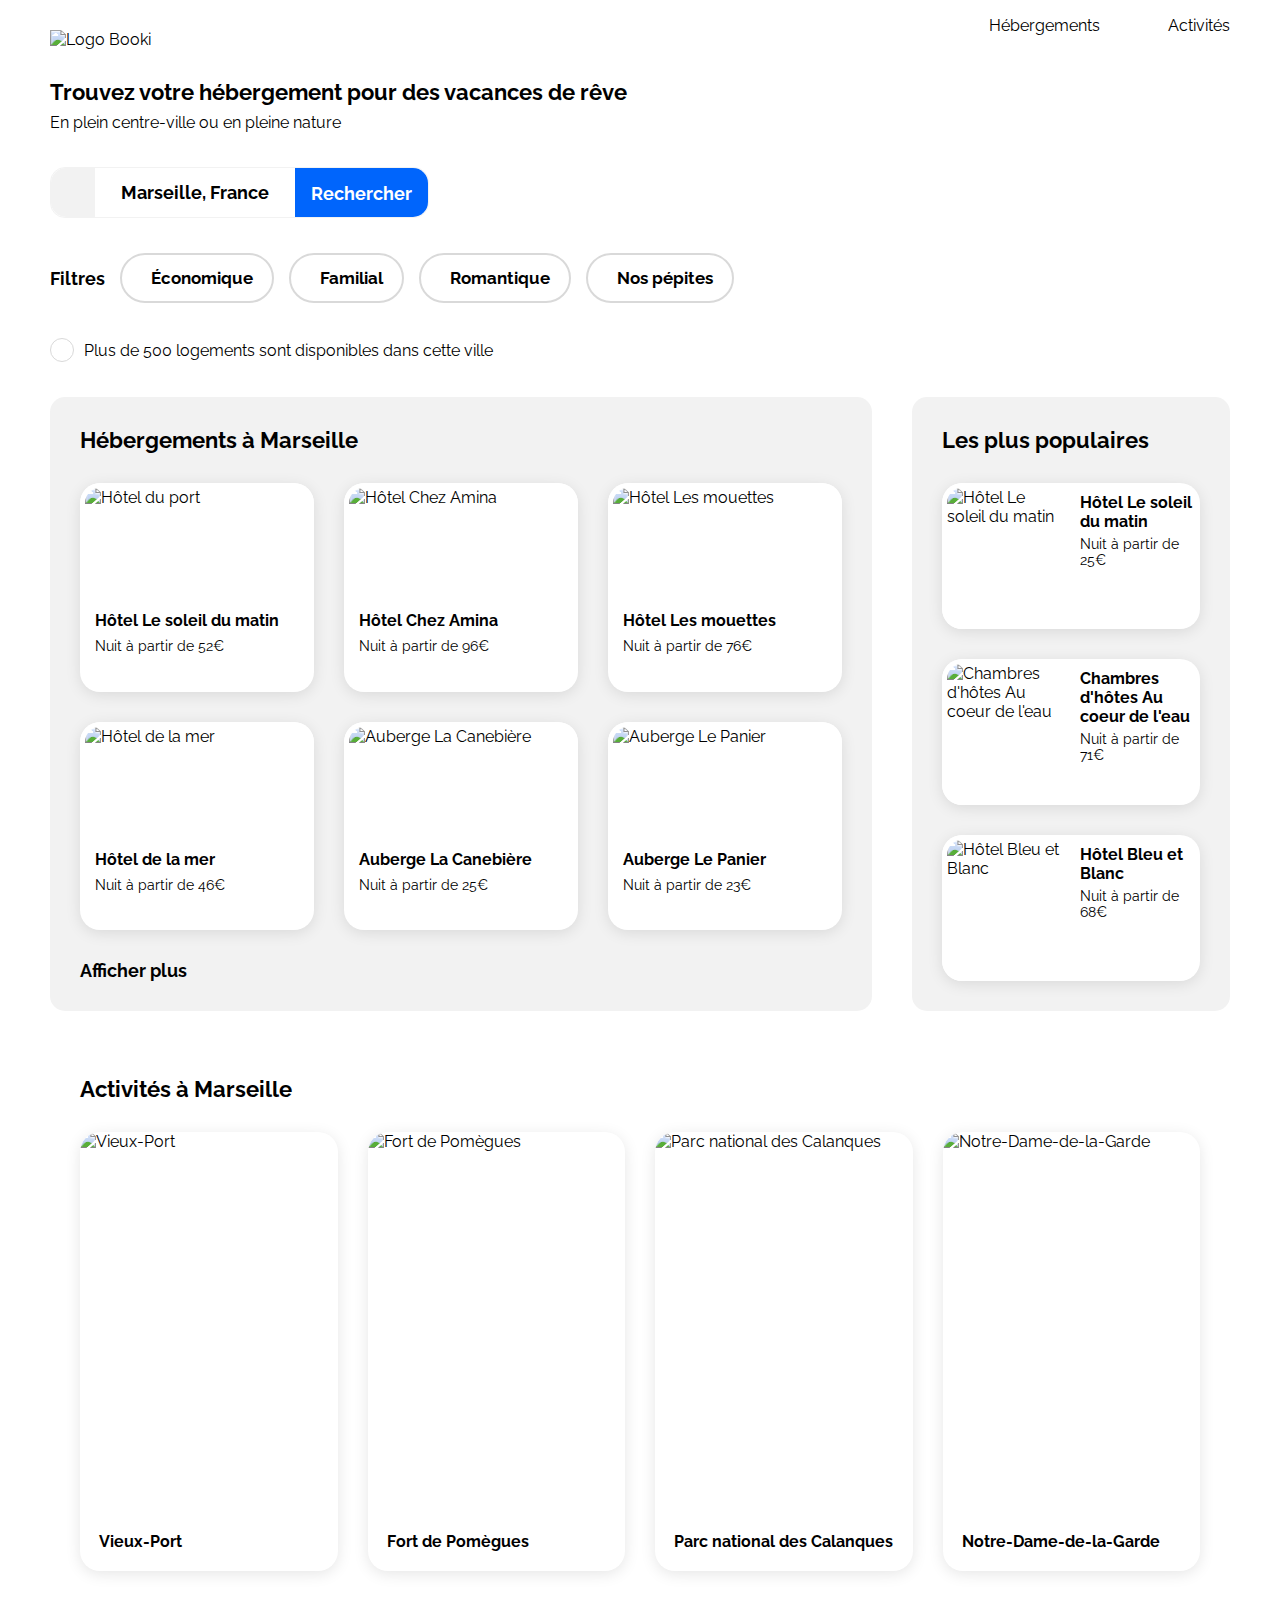
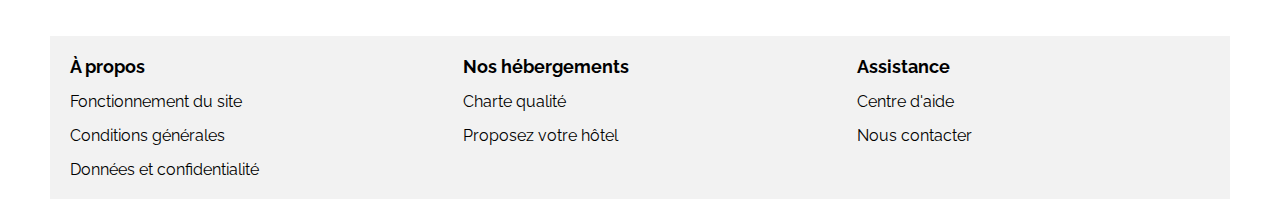
==== commit 83470a75: "Update index.html" ====
--- a/index.html
+++ b/index.html
@@ -81,7 +81,7 @@
                             <i class="fa-solid fa-star unrated"></i>
                             </div>                            
                         </div>
-                        <a href="#" class='card-link' aria-label="Voir les détails de l'hôtel"></a>
+                        <a href="#" class='card-link'></a>
                     </article>
                     <article class="hebergement-card-marseille">
                         <img src="./images/hebergements/febrian-zakaria.jpg" alt="Hôtel Chez Amina">
@@ -115,7 +115,7 @@
                             <i class="fa-solid fa-star unrated"></i>
                             </div>                            
                         </div>
-                        <a href="#" class='card-link' aria-label="Voir les détails de l'hôtel"></a>
+                        <a href="#" class='card-link'></a>
                     </article>
                     <article class="hebergement-card-marseille">
                         <img src="./images/hebergements/annie-spratt.jpg" alt="Hôtel de la mer">
@@ -132,7 +132,7 @@
                             <i class="fa-solid fa-star unrated"></i>
                             </div>                            
                         </div>
-                        <a href="#" class='card link' aria-label="Voir les détails de l'hôtel"></a>
+                        <a href="#" class='card-link'></a>
                     </article>
                     <article class="hebergement-card-marseille">
                         <img src="./images/hebergements/marcus-loke.jpg" alt="Auberge La Canebière">
@@ -149,7 +149,7 @@
                             <i class="fa-solid fa-star unrated"></i>
                             </div>                            
                         </div>
-                        <a href="#" class='card link' aria-label="Voir les détails de l'hôtel"></a>
+                        <a href="#" class='card-link'></a>
                     </article>
                     <article class="hebergement-card-marseille">
                         <img src="./images/hebergements/nicate-lee.jpg" alt="Auberge Le Panier">
@@ -166,7 +166,7 @@
                             <i class="fa-solid fa-star unrated"></i>
                             </div>                            
                         </div>
-                        <a href="#" class='card link' aria-label="Voir les détails de l'hôtel"></a>
+                        <a href="#" class='card-link'></a>
                     </article>
 
                 </div>
@@ -196,7 +196,7 @@
                                 <i class="fa-solid fa-star unrated"></i>
                                 </div>                            
                             </div>
-                            <a href="#" class='card link' aria-label="Voir les détails de l'hôtel"></a>
+                            <a href="#" class='card-link'></a>
                     </article>
                     <article class="hebergement-card-popular">
                             <img src="./images/hebergements/aw-creative.jpg" alt="Chambres d'hôtes Au coeur de l'eau">
@@ -213,7 +213,7 @@
                                 <i class="fa-solid fa-star unrated"></i>
                                 </div>                            
                             </div>
-                            <a href="#" class='card link' aria-label="Voir les détails de l'hôtel"></a>
+                            <a href="#" class='card-link'></a>
                     </article>
                     <article class="hebergement-card-popular">
                             <img src="./images/hebergements/febrian-zakaria2.jpg" alt="Hôtel Bleu et Blanc">
@@ -230,7 +230,7 @@
                                 <i class="fa-solid fa-star unrated"></i>
                                 </div>                            
                             </div>
-                            <a href="#" class='card link' aria-label="Voir les détails de l'hôtel"></a>
+                            <a href="#" class='card-link'></a>
                     </article>
                 </div>
             </section>
@@ -245,28 +245,28 @@
                         <div class="activity-card-text">    
                             <h2>Vieux-Port</h2>
                         </div>
-                        <a href="#" class='card link' aria-label="Voir les détails de l'activité"></a>
+                        <a href="#" class='card-link'></a>
                       </article>
                     <article class="activity-card">
                         <img src="./images/activites/paul-hermann.jpg" alt="Fort de Pomègues">                          
                         <div class="activity-card-text">    
                             <h2>Fort de Pomègues</h2>
                         </div>
-                        <a href="#" class='card link' aria-label="Voir les détails de l'activité"></a>
+                        <a href="#" class='card-link'></a>
                       </article>
                     <article class="activity-card">
                         <img src="./images/activites/kilyan-sockalingum.jpg" alt="Parc national des Calanques">                          
                         <div class="activity-card-text">   
                             <h2>Parc national des Calanques</h2>
                         </div> 
-                        <a href="#" class='card link' aria-label="Voir les détails de l'activité"></a>
+                        <a href="#" class='card-link'></a>
                       </article>
                     <article class="activity-card">
                         <img src="./images/activites/florian-wehde.jpg" alt="Notre-Dame-de-la-Garde">                          
                         <div class="activity-card-text">
                             <h2>Notre-Dame-de-la-Garde</h2>
                         </div>
-                        <a href="#" class='card link' aria-label="Voir les détails de l'activité"></a>
+                        <a href="#" class='card-link'></a>
                       </article>
             </div>
         </section>  
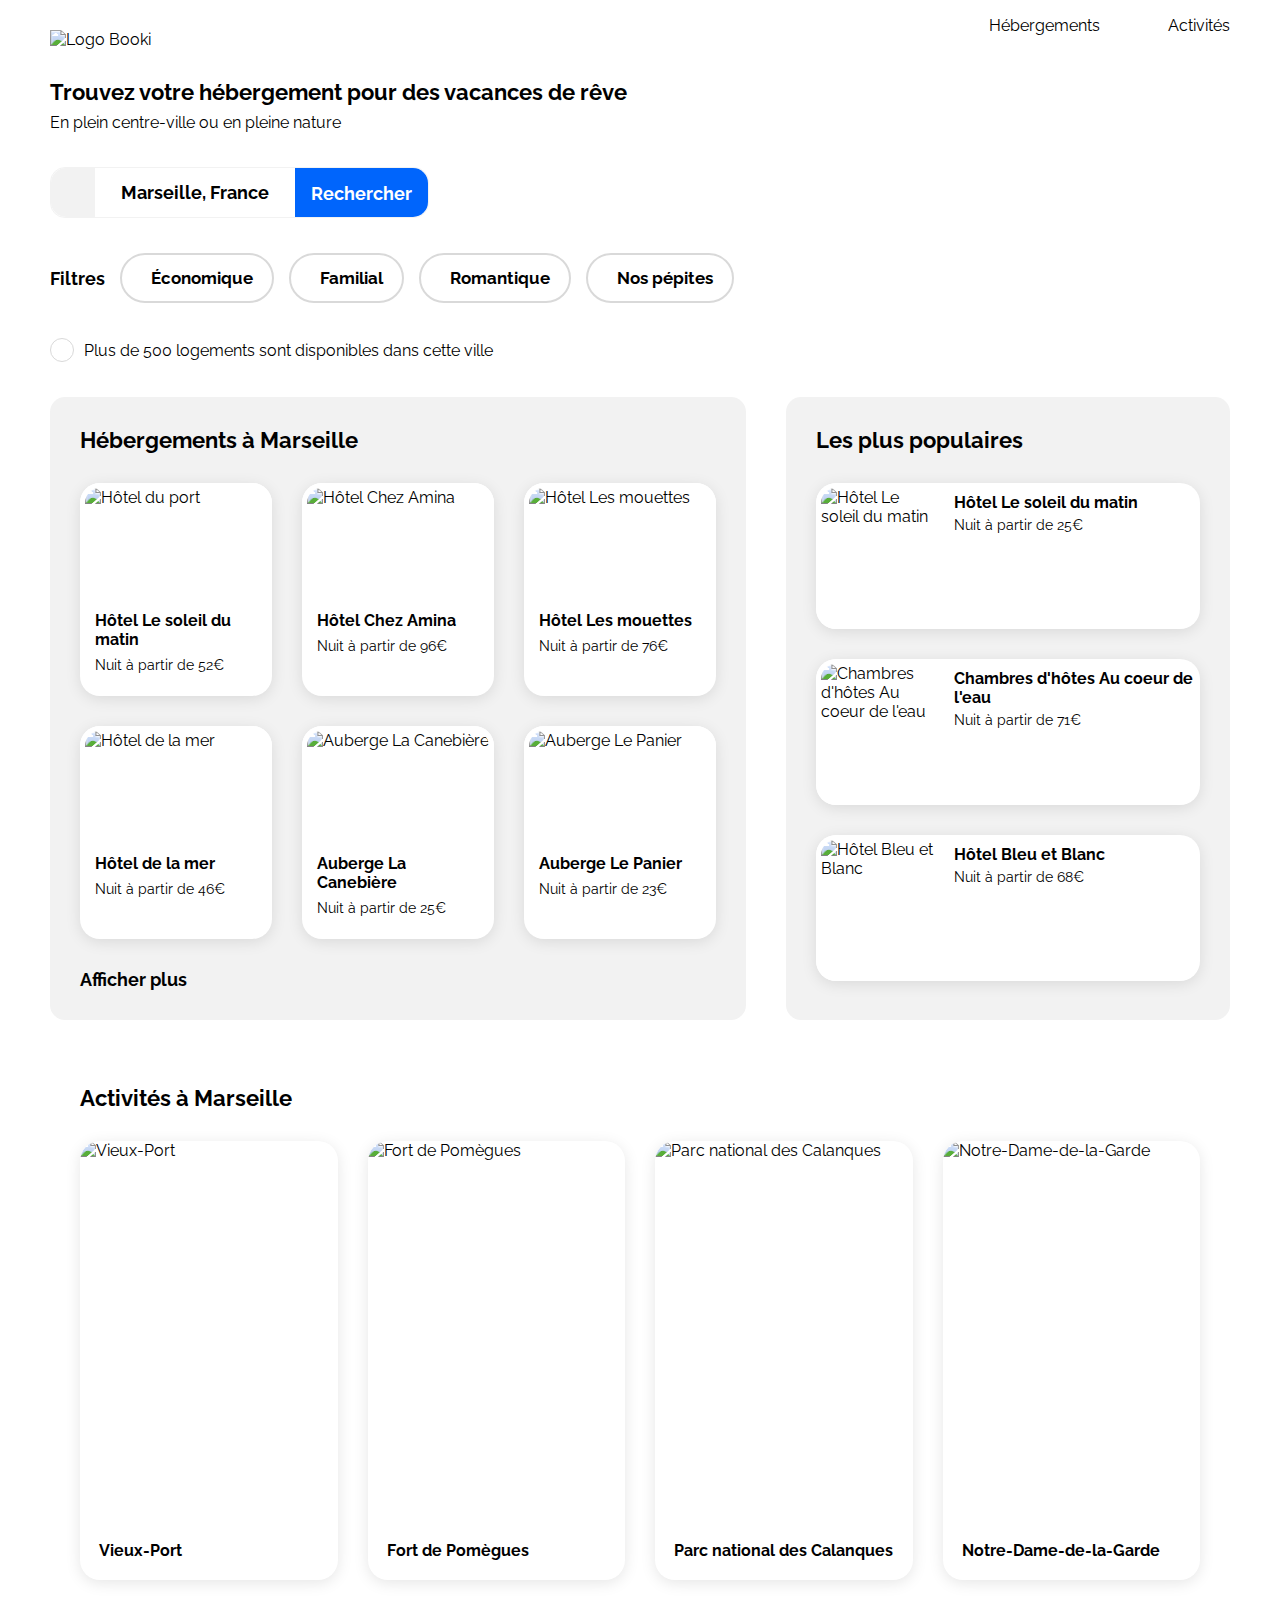
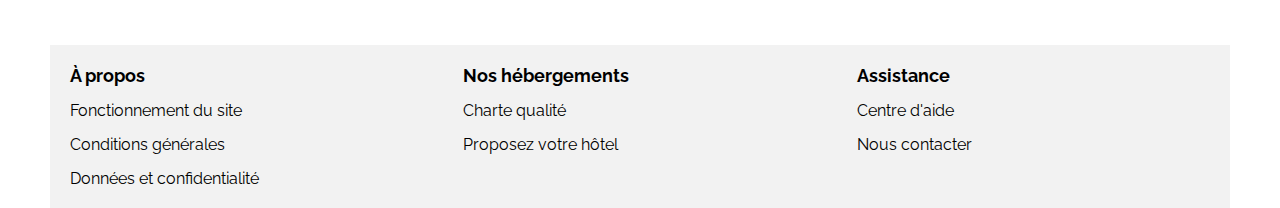
==== commit 019ed333: "Retrait des h1 dans le footer + rectification des cards cliquables (hébergements à Marseille)" ====
--- a/index.html
+++ b/index.html
@@ -66,6 +66,7 @@
                 <h1>Hébergements à Marseille</h1>
                 <!--6 clickable hotel cards-->
                 <div class="hebergements-Marseille-cards"> 
+                    <a href="#" class='card-link'>
                     <article class="hebergement-card-marseille">
                         <img src="./images/hebergements/fred-kleber.jpg" alt="Hôtel du port">
                         <div class="card-info">
@@ -81,8 +82,9 @@
                             <i class="fa-solid fa-star unrated"></i>
                             </div>                            
                         </div>
-                        <a href="#" class='card-link'></a>
-                    </article>
+                    </article>
+                    </a>
+                    <a href="#" class='card-link'>
                     <article class="hebergement-card-marseille">
                         <img src="./images/hebergements/febrian-zakaria.jpg" alt="Hôtel Chez Amina">
                         <div class="card-info">
@@ -98,8 +100,9 @@
                             <i class="fa-solid fa-star unrated"></i>
                             </div>                            
                         </div>
-                        <a href="#" class='card-link'></a>
-                    </article>
+                    </article>
+                    </a>
+                    <a href="#" class='card-link'>
                     <article class="hebergement-card-marseille">
                         <img src="./images/hebergements/reisetopia.jpg" alt="Hôtel Les mouettes">
                         <div class="card-info">
@@ -115,8 +118,9 @@
                             <i class="fa-solid fa-star unrated"></i>
                             </div>                            
                         </div>
-                        <a href="#" class='card-link'></a>
-                    </article>
+                    </article>
+                    </a>
+                    <a href="#" class='card-link'>
                     <article class="hebergement-card-marseille">
                         <img src="./images/hebergements/annie-spratt.jpg" alt="Hôtel de la mer">
                         <div class="card-info">
@@ -132,8 +136,9 @@
                             <i class="fa-solid fa-star unrated"></i>
                             </div>                            
                         </div>
-                        <a href="#" class='card-link'></a>
-                    </article>
+                        </article>
+                    </a>
+                    <a href="#" class='card-link'>
                     <article class="hebergement-card-marseille">
                         <img src="./images/hebergements/marcus-loke.jpg" alt="Auberge La Canebière">
                         <div class="card-info">
@@ -149,8 +154,9 @@
                             <i class="fa-solid fa-star unrated"></i>
                             </div>                            
                         </div>
-                        <a href="#" class='card-link'></a>
-                    </article>
+                    </article>
+                    </a>
+                    <a href="#" class='card-link'>
                     <article class="hebergement-card-marseille">
                         <img src="./images/hebergements/nicate-lee.jpg" alt="Auberge Le Panier">
                         <div class="card-info">
@@ -166,8 +172,8 @@
                             <i class="fa-solid fa-star unrated"></i>
                             </div>                            
                         </div>
-                        <a href="#" class='card-link'></a>
-                    </article>
+                    </article>
+                    </a>
 
                 </div>
                 <h2><a href="#">Afficher plus</a></h2>
@@ -181,6 +187,7 @@
                 </div>
                 <!--3 clickable hotel cards-->
                 <div class="populaires-cards">
+                    <a href="#" class='card-link'>
                     <article class="hebergement-card-popular">
                             <img src="./images/hebergements/emile-guillemot.jpg" alt="Hôtel Le soleil du matin">
                             <div class="card-info">
@@ -196,8 +203,9 @@
                                 <i class="fa-solid fa-star unrated"></i>
                                 </div>                            
                             </div>
-                            <a href="#" class='card-link'></a>
-                    </article>
+                            </article>
+                        </a>
+                    <a href="#" class='card-link'>
                     <article class="hebergement-card-popular">
                             <img src="./images/hebergements/aw-creative.jpg" alt="Chambres d'hôtes Au coeur de l'eau">
                             <div class="card-info">
@@ -213,8 +221,8 @@
                                 <i class="fa-solid fa-star unrated"></i>
                                 </div>                            
                             </div>
-                            <a href="#" class='card-link'></a>
-                    </article>
+                        </article>
+                    </a>
                     <article class="hebergement-card-popular">
                             <img src="./images/hebergements/febrian-zakaria2.jpg" alt="Hôtel Bleu et Blanc">
                             <div class="card-info">
@@ -273,19 +281,19 @@
     </main>
     
     <footer>
-        <section class="about">
-            <h1>À propos</h1>
+        <section>
+            <h2>À propos</h2>
             <a href="#">Fonctionnement du site</a>
             <a href="#">Conditions générales</a>
             <a href="#">Données et confidentialité</a>
         </section>
-        <section class="hebergements-info">
-            <h1>Nos hébergements</h1>
+        <section>
+            <h2>Nos hébergements</h1>
                 <a href="#">Charte qualité</a>
                 <a href="#">Proposez votre hôtel</a>          
         </section>
-        <section class="assistance">
-            <h1>Assistance</h1>            
+        <section>
+            <h2>Assistance</h2>            
                 <a href="#">Centre d'aide</a>
                 <a href="#">Nous contacter</a>            
         </section>
--- a/css/style2.css
+++ b/css/style2.css
@@ -205,6 +205,7 @@
 }
 .filter-bar button:hover{
     background-color: #deebff;
+    cursor: pointer;
 }
 
 .infoBar{
@@ -355,10 +356,9 @@
 }
 
 .hebergements-Marseille-cards {
-    display: flex;
-    flex-wrap: wrap;
+    display: grid;
+    grid-template-columns: 1fr 1fr 1fr;
     gap: 30px;
-    height: 100%;
 }
 
 .hebergement-card-marseille {
@@ -370,10 +370,11 @@
     flex-direction: column;
     gap: 4px;
     padding-bottom: 15px;
-    overflow: hidden;
-    position: relative;
-    width: calc(33.333% - 20px);
-}
+    width: 100%;
+    height:100%;
+}
+
+
 
 .hebergement-card-marseille img {
     width: 100%;
@@ -398,15 +399,6 @@
     flex-direction: column;
     gap:8px
 }
-
-.card-link {
-    position: absolute;
-    top: 0;
-    bottom: 0;
-    left: 0;
-    width: 100%;
-}
-
 
 /**Activités**/
 
@@ -468,10 +460,6 @@
     height: 100%;
 }
 
-footer h1{
-    font-size: 18px;
-}
-
 footer a{
     font-size: 16px;
 }
@@ -484,6 +472,14 @@
     body{
         min-width: 768px;
         max-width:1024px;
+    }
+
+    .filter-bar {
+        display: flex;
+        gap: 15px;
+        flex-direction: column;
+        align-items: flex-start;
+        height: auto;
     }
 
     .filter-bar button{
@@ -598,13 +594,14 @@
         color: #ffffff;
     }
 
+    .filter h2{
+        text-align: left;
+    }
+
     .filter-bar{
         flex-direction: column;
         height: auto;
-    }
-
-    .filter-title{
-        align-self: flex-start;
+        align-items: flex-start;
     }
 
     .filters{
@@ -612,6 +609,7 @@
         grid-template-columns: 1fr 1fr;
         height: 100%;
         gap:20px;
+        width:100%;
         box-sizing: border-box;
     }
 
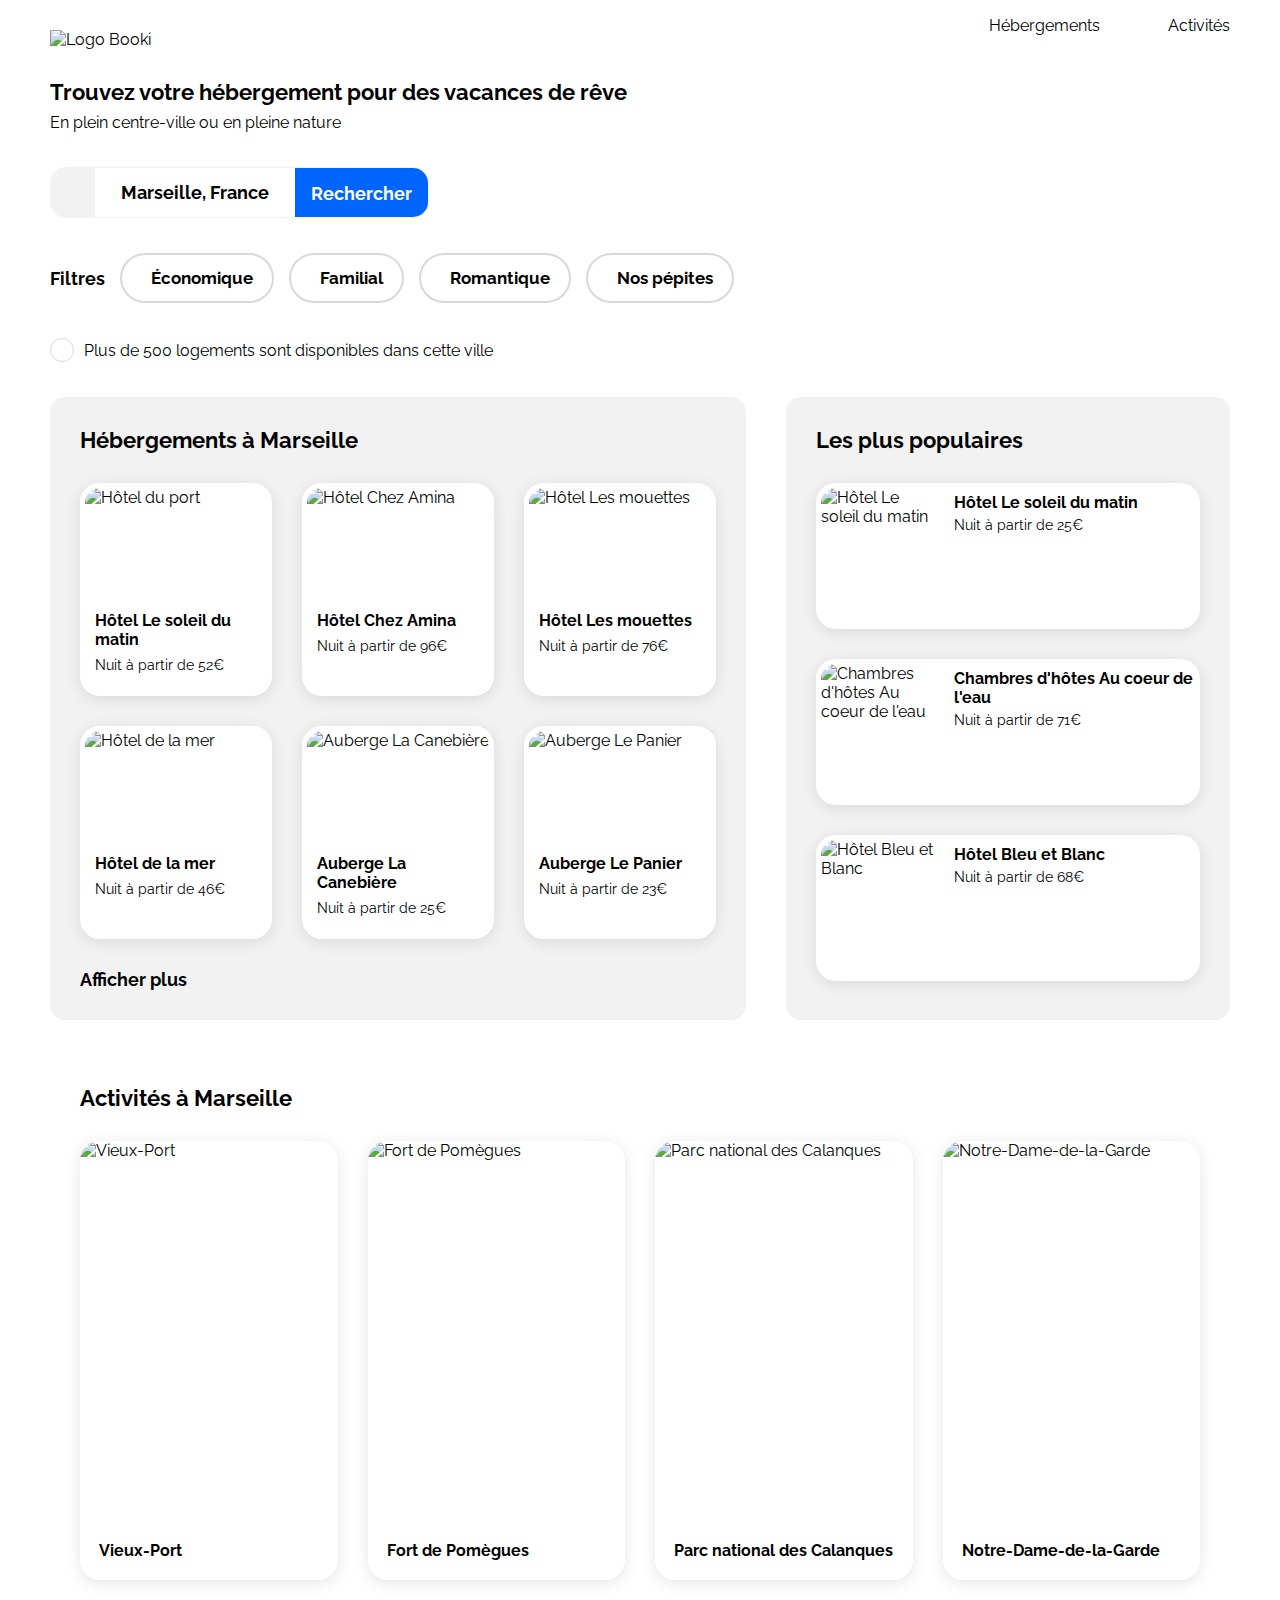
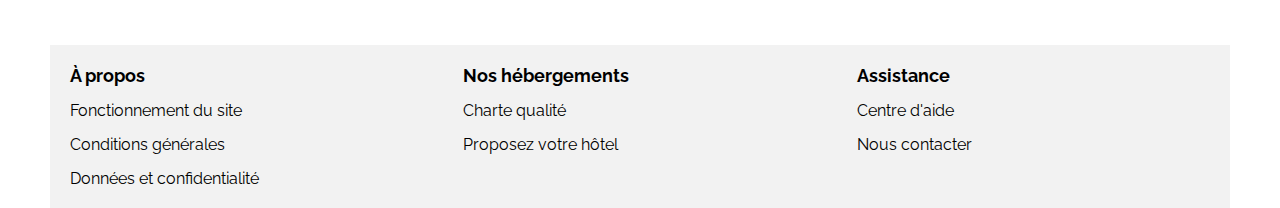
==== commit 1e40d28e: "Rectification des cards cliquables (activités à Marseille)" ====
--- a/index.html
+++ b/index.html
@@ -223,6 +223,7 @@
                             </div>
                         </article>
                     </a>
+                    <a href="#" class='card-link'>
                     <article class="hebergement-card-popular">
                             <img src="./images/hebergements/febrian-zakaria2.jpg" alt="Hôtel Bleu et Blanc">
                             <div class="card-info">
@@ -238,8 +239,8 @@
                                 <i class="fa-solid fa-star unrated"></i>
                                 </div>                            
                             </div>
-                            <a href="#" class='card-link'></a>
-                    </article>
+                    </article>
+                    </a>
                 </div>
             </section>
         </div>
@@ -248,34 +249,38 @@
         <section class="activities" id="activities"><!--section of 4 clickable activity cards-->
                 <h1>Activités à Marseille</h1>
             <div class="activities-Marseille">
+                    <a href="#" class='card-link'>
                     <article class="activity-card">
                         <img src="./images/activites/reno-laithienne.jpg" alt="Vieux-Port">                          
                         <div class="activity-card-text">    
                             <h2>Vieux-Port</h2>
                         </div>
-                        <a href="#" class='card-link'></a>
-                      </article>
+                    </article>
+                    </a>
+                    <a href="#" class='card-link'>
                     <article class="activity-card">
                         <img src="./images/activites/paul-hermann.jpg" alt="Fort de Pomègues">                          
                         <div class="activity-card-text">    
                             <h2>Fort de Pomègues</h2>
                         </div>
-                        <a href="#" class='card-link'></a>
-                      </article>
+                    </article>
+                    </a>
+                    <a href="#" class='card-link'>
                     <article class="activity-card">
                         <img src="./images/activites/kilyan-sockalingum.jpg" alt="Parc national des Calanques">                          
                         <div class="activity-card-text">   
                             <h2>Parc national des Calanques</h2>
                         </div> 
-                        <a href="#" class='card-link'></a>
-                      </article>
+                    </article>
+                    </a>
+                    <a href="#" class='card-link'>
                     <article class="activity-card">
                         <img src="./images/activites/florian-wehde.jpg" alt="Notre-Dame-de-la-Garde">                          
                         <div class="activity-card-text">
                             <h2>Notre-Dame-de-la-Garde</h2>
                         </div>
-                        <a href="#" class='card-link'></a>
-                      </article>
+                    </article>
+                    </a>
             </div>
         </section>  
     </main>
--- a/css/style2.css
+++ b/css/style2.css
@@ -374,8 +374,6 @@
     height:100%;
 }
 
-
-
 .hebergement-card-marseille img {
     width: 100%;
     height: 124px;
@@ -420,24 +418,26 @@
 }
 
 .activities-Marseille {
-    display: flex;
+    box-sizing: border-box;
+    display: grid;
+    grid-template-columns: 1fr 1fr 1fr 1fr;
     gap: 30px;
-    box-sizing: border-box;
 }
 
 .activity-card{
+    box-sizing: border-box;
     border-radius: 20px;
     background-color: #ffffff;
     box-shadow: 0px 3px 15px 0px #0000001A;
     display : flex;
     flex-direction: column;
-    overflow: hidden;
-    position: relative;
-    width:25%;
+    width:100%;
+    height: 100%;
 }
 
 .activity-card img{
     height: 380px;
+    width:100%;
     object-fit: cover;
     border-radius: 20px 20px 0px 0px;
     object-position:center;   
@@ -487,8 +487,6 @@
     }
 
     .hebergements-Marseille-cards{
-        display: flex;
-        flex-wrap: wrap;
         gap: 30px;
         justify-content: space-between;
     }
@@ -509,7 +507,8 @@
     }
 
     .populaires-cards{
-        flex-direction:row;
+        display: grid;
+        grid-template-columns: 1fr 1fr 1fr;
         gap: 20px;
     }
 
@@ -648,6 +647,7 @@
     }
 
     .hebergements-Marseille-cards{
+        display: flex;
         gap:15px;
         flex-direction: column;
         width: auto;
@@ -658,6 +658,7 @@
     }
 
     .activities-Marseille{
+        display: flex;
         gap:15px;
         flex-direction: column;
     }
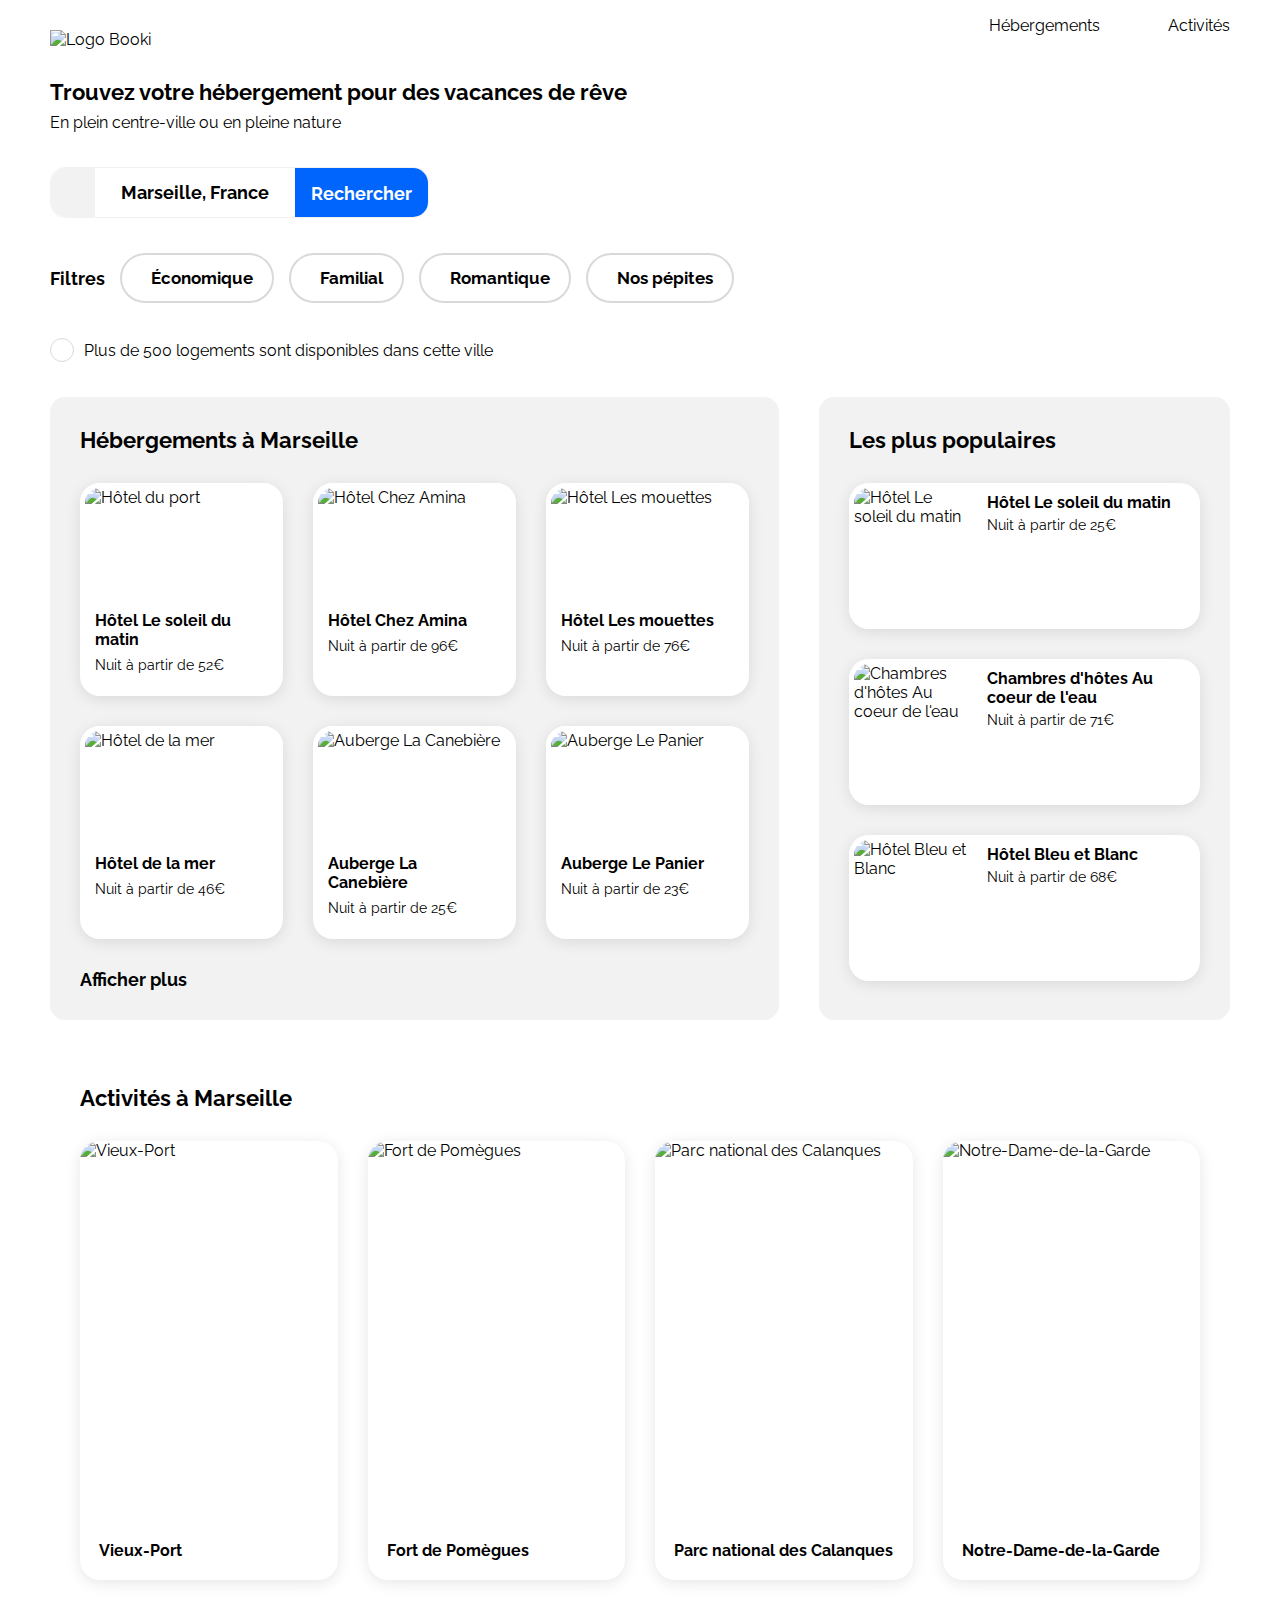
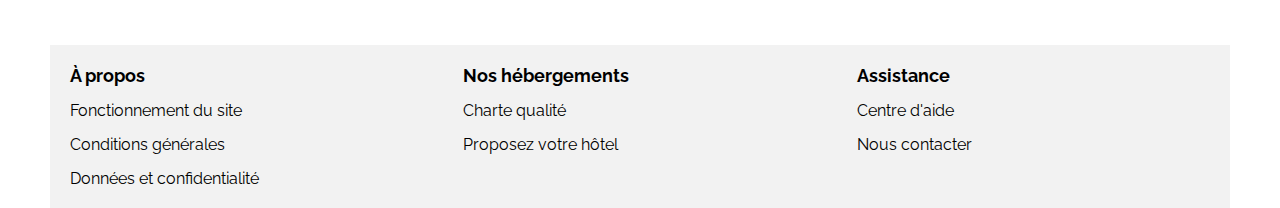
==== commit 0c8137a0: "Traduction en anglais des classes + gestion des largeurs populaires/hébergements à Marseille" ====
--- a/index.html
+++ b/index.html
@@ -53,82 +53,82 @@
             </div>
 
             <!--Info Bar-->
-            <div class="infoBar">
-                <div class="info"><i class="fa-solid fa-info"></i></div>
+            <div class="info-bar">
+                <div><i class="fa-solid fa-info"></i></div>
                 <p>Plus de 500 logements sont disponibles dans cette ville</p>
             </div>
         </section>
 
         <!--Hébergements à Marseille & Populaires-->
-        <div class="hebergements-and-populaires">
+        <div class="lodgings-and-popular">
             <!--Hébergements à Marseille Section-->
-            <section class="hebergements" id="hebergements">
+            <section class="lodgings" id="lodgings">
                 <h1>Hébergements à Marseille</h1>
                 <!--6 clickable hotel cards-->
-                <div class="hebergements-Marseille-cards"> 
-                    <a href="#" class='card-link'>
-                    <article class="hebergement-card-marseille">
+                <div class="lodgings-marseille"> 
+                    <a href="#" class='card-link'>
+                    <article class="lodging-card-marseille">
                         <img src="./images/hebergements/fred-kleber.jpg" alt="Hôtel du port">
                         <div class="card-info">
                             <div class="card-text">
                                 <h2>Hôtel Le soleil du matin</h2>
                                 <p>Nuit à partir de 52€</p>
                             </div>
-                          <div class="hebergement-rating">
-                            <i class="fa-solid fa-star"></i>
-                            <i class="fa-solid fa-star"></i>
-                            <i class="fa-solid fa-star"></i>
-                            <i class="fa-solid fa-star"></i>
-                            <i class="fa-solid fa-star unrated"></i>
-                            </div>                            
-                        </div>
-                    </article>
-                    </a>
-                    <a href="#" class='card-link'>
-                    <article class="hebergement-card-marseille">
+                          <div class="lodging-rating">
+                            <i class="fa-solid fa-star"></i>
+                            <i class="fa-solid fa-star"></i>
+                            <i class="fa-solid fa-star"></i>
+                            <i class="fa-solid fa-star"></i>
+                            <i class="fa-solid fa-star unrated"></i>
+                            </div>                            
+                        </div>
+                    </article>
+                    </a>
+                    <a href="#" class='card-link'>
+                    <article class="lodging-card-marseille">
                         <img src="./images/hebergements/febrian-zakaria.jpg" alt="Hôtel Chez Amina">
                         <div class="card-info">
                             <div class="card-text">
                                 <h2>Hôtel Chez Amina</h2>
                                 <p>Nuit à partir de 96€</p>
                             </div>
-                          <div class="hebergement-rating">
-                            <i class="fa-solid fa-star"></i>
-                            <i class="fa-solid fa-star"></i>
-                            <i class="fa-solid fa-star"></i>
-                            <i class="fa-solid fa-star"></i>
-                            <i class="fa-solid fa-star unrated"></i>
-                            </div>                            
-                        </div>
-                    </article>
-                    </a>
-                    <a href="#" class='card-link'>
-                    <article class="hebergement-card-marseille">
+                          <div class="lodging-rating">
+                            <i class="fa-solid fa-star"></i>
+                            <i class="fa-solid fa-star"></i>
+                            <i class="fa-solid fa-star"></i>
+                            <i class="fa-solid fa-star"></i>
+                            <i class="fa-solid fa-star unrated"></i>
+                            </div>                            
+                        </div>
+                    </article>
+                    </a>
+                    <a href="#" class='card-link'>
+                    <article class="lodging-card-marseille">
                         <img src="./images/hebergements/reisetopia.jpg" alt="Hôtel Les mouettes">
                         <div class="card-info">
                             <div class="card-text">
                                 <h2>Hôtel Les mouettes</h2>
                                 <p>Nuit à partir de 76€</p>
                             </div>
-                          <div class="hebergement-rating">
-                            <i class="fa-solid fa-star"></i>
-                            <i class="fa-solid fa-star"></i>
-                            <i class="fa-solid fa-star"></i>
-                            <i class="fa-solid fa-star"></i>
-                            <i class="fa-solid fa-star unrated"></i>
-                            </div>                            
-                        </div>
-                    </article>
-                    </a>
-                    <a href="#" class='card-link'>
-                    <article class="hebergement-card-marseille">
+                          <div class="lodging-rating">
+                            <i class="fa-solid fa-star"></i>
+                            <i class="fa-solid fa-star"></i>
+                            <i class="fa-solid fa-star"></i>
+                            <i class="fa-solid fa-star"></i>
+                            <i class="fa-solid fa-star unrated"></i>
+                            </div>                            
+                        </div>
+                    </article>
+                    </a>
+                    <a href="#" class='card-link'>
+                    <article class="lodging-card-marseille">
                         <img src="./images/hebergements/annie-spratt.jpg" alt="Hôtel de la mer">
                         <div class="card-info">
                             <div class="card-text">
                                 <h2>Hôtel de la mer</h2>
                                 <p>Nuit à partir de 46€</p>
                             </div>
-                          <div class="hebergement-rating">
+                          <div class="lodging-rating">
                             <i class="fa-solid fa-star"></i>
                             <i class="fa-solid fa-star"></i>
                             <i class="fa-solid fa-star"></i>
@@ -139,32 +139,32 @@
                         </article>
                     </a>
                     <a href="#" class='card-link'>
-                    <article class="hebergement-card-marseille">
+                    <article class="lodging-card-marseille">
                         <img src="./images/hebergements/marcus-loke.jpg" alt="Auberge La Canebière">
                         <div class="card-info">
                             <div class="card-text">
                                 <h2>Auberge La Canebière</h2>
                                 <p>Nuit à partir de 25€</p>
                             </div>
-                          <div class="hebergement-rating">
-                            <i class="fa-solid fa-star"></i>
-                            <i class="fa-solid fa-star"></i>
-                            <i class="fa-solid fa-star"></i>
-                            <i class="fa-solid fa-star"></i>
-                            <i class="fa-solid fa-star unrated"></i>
-                            </div>                            
-                        </div>
-                    </article>
-                    </a>
-                    <a href="#" class='card-link'>
-                    <article class="hebergement-card-marseille">
+                          <div class="lodging-rating">
+                            <i class="fa-solid fa-star"></i>
+                            <i class="fa-solid fa-star"></i>
+                            <i class="fa-solid fa-star"></i>
+                            <i class="fa-solid fa-star"></i>
+                            <i class="fa-solid fa-star unrated"></i>
+                            </div>                            
+                        </div>
+                    </article>
+                    </a>
+                    <a href="#" class='card-link'>
+                    <article class="lodging-card-marseille">
                         <img src="./images/hebergements/nicate-lee.jpg" alt="Auberge Le Panier">
                         <div class="card-info">
                             <div class="card-text">
                                 <h2>Auberge Le Panier</h2>
                                 <p>Nuit à partir de 23€</p>
                             </div>
-                          <div class="hebergement-rating">
+                          <div class="lodging-rating">
                             <i class="fa-solid fa-star"></i>
                             <i class="fa-solid fa-star"></i>
                             <i class="fa-solid fa-star"></i>
@@ -180,22 +180,22 @@
             </section>
 
             <!--Hébergements Populaires Section-->
-            <section class="populaires">
+            <section class="popular">
                 <div class="section-header">
                     <h1>Les plus populaires</h1>
                     <i class="fa-solid fa-chart-line"></i>
                 </div>
                 <!--3 clickable hotel cards-->
-                <div class="populaires-cards">
-                    <a href="#" class='card-link'>
-                    <article class="hebergement-card-popular">
+                <div class="popular-cards">
+                    <a href="#" class='card-link'>
+                    <article class="popular-lodging-card">
                             <img src="./images/hebergements/emile-guillemot.jpg" alt="Hôtel Le soleil du matin">
                             <div class="card-info">
                                 <div class="card-text">
                                     <h2>Hôtel Le soleil du matin</h2>
                                     <p>Nuit à partir de 25€</p>
                                 </div>
-                              <div class="hebergement-rating">
+                              <div class="lodging-rating">
                                 <i class="fa-solid fa-star"></i>
                                 <i class="fa-solid fa-star"></i>
                                 <i class="fa-solid fa-star"></i>
@@ -206,14 +206,14 @@
                             </article>
                         </a>
                     <a href="#" class='card-link'>
-                    <article class="hebergement-card-popular">
+                    <article class="popular-lodging-card">
                             <img src="./images/hebergements/aw-creative.jpg" alt="Chambres d'hôtes Au coeur de l'eau">
                             <div class="card-info">
                                 <div class="card-text">
                                     <h2>Chambres d'hôtes Au coeur de l'eau</h2>
                                     <p>Nuit à partir de 71€</p>
                                 </div>
-                              <div class="hebergement-rating">
+                              <div class="lodging-rating">
                                 <i class="fa-solid fa-star"></i>
                                 <i class="fa-solid fa-star"></i>
                                 <i class="fa-solid fa-star"></i>
@@ -224,14 +224,14 @@
                         </article>
                     </a>
                     <a href="#" class='card-link'>
-                    <article class="hebergement-card-popular">
+                    <article class="popular-lodging-card">
                             <img src="./images/hebergements/febrian-zakaria2.jpg" alt="Hôtel Bleu et Blanc">
                             <div class="card-info">
                                 <div class="card-text">
                                     <h2>Hôtel Bleu et Blanc</h2>
                                     <p>Nuit à partir de 68€</p>
                                 </div>
-                              <div class="hebergement-rating">
+                              <div class="lodging-rating">
                                 <i class="fa-solid fa-star"></i>
                                 <i class="fa-solid fa-star"></i>
                                 <i class="fa-solid fa-star"></i>
--- a/css/style2.css
+++ b/css/style2.css
@@ -208,14 +208,14 @@
     cursor: pointer;
 }
 
-.infoBar{
+.info-bar{
     height:24px;
     width:100%;
     display: flex;
     gap:10px;
 }
 
-.infoBar i{
+.info-bar i{
     color: #0065fc;
     border : 1px #d9d9d9 solid;
     border-radius: 100%;
@@ -228,20 +228,20 @@
     box-sizing: border-box;
 }
 
-.infoBar p{
+.info-bar p{
     display: flex;
     align-items: center;
 }
 
-/**Hébergements & Populaires**/
-
-.hebergements-and-populaires{
+/**Hébergements & popular**/
+
+.lodgings-and-popular{
     display: flex;
     gap: 40px;
     width: 100%;
 }
 
-.hebergement-rating{
+.lodging-rating{
     display: flex;
     margin-top:auto;
 }
@@ -256,9 +256,9 @@
     color: #f2f2f2;
 }
 
-/*Populaires section*/
-
-.populaires{
+/*popular section*/
+
+.popular{
     padding:30px;
     display: flex;
     flex-direction: column;
@@ -266,6 +266,7 @@
     border-radius: 15px;
     background-color: #f2f2f2;
     box-sizing: border-box;
+    width:429px;
 }
 
 .section-header{
@@ -279,7 +280,7 @@
     font-size: 18px;
 }
 
-.populaires-cards{
+.popular-cards{
     display: flex;
     flex-direction: column;
     gap: 30px;
@@ -287,7 +288,7 @@
     box-sizing: border-box;
 }
 
-.hebergement-card-popular{
+.popular-lodging-card{
     border-radius: 20px;
     background-color: #ffffff;
     box-shadow: 0px 3px 15px 0px #0000001A;
@@ -298,7 +299,7 @@
     box-sizing: border-box;
 }
 
-.hebergement-card-popular img{
+.popular-lodging-card img{
     width: 123px;
     height: 146px;
     box-sizing: border-box;
@@ -309,7 +310,7 @@
     flex:none;    
 }
 
-.hebergement-card-popular .card-info{
+.popular-lodging-card .card-info{
     padding:10px 5px 5px 15px;
     display: flex;
     flex-direction: column;
@@ -317,51 +318,52 @@
     box-sizing: border-box;
 }
 
-.hebergement-card-popular .card-text{
+.popular-lodging-card .card-text{
     display: flex;
     flex-direction: column;
     gap: 5px;
     height: 85px;
 }
 
-.populaires h2{
+.popular h2{
     font-size: 16px;
 }
 
-.populaires p{
+.popular p{
     font-size: 14px;
 }
 
 /*Hébergements à Marseilles section*/
 
-.hebergements{
+.lodgings{
     padding:30px;
     display: flex;
     flex-direction: column;
     gap:30px;
     border-radius: 15px;
     background-color: #f2f2f2;
-}
-
-.hebergements h1{
+    flex-grow: 1;
+}
+
+.lodgings h1{
     height: 26px;
 }
 
-.hebergements-Marseille-cards h2{
+.lodgings-marseille h2{
     font-size: 16px;
 }
 
-.hebergements-Marseille-cards p{
+.lodgings-marseille p{
     font-size: 14px;
 }
 
-.hebergements-Marseille-cards {
+.lodgings-marseille {
     display: grid;
     grid-template-columns: 1fr 1fr 1fr;
     gap: 30px;
 }
 
-.hebergement-card-marseille {
+.lodging-card-marseille {
     box-sizing: border-box;
     border-radius: 20px;
     background-color: #ffffff;
@@ -374,7 +376,7 @@
     height:100%;
 }
 
-.hebergement-card-marseille img {
+.lodging-card-marseille img {
     width: 100%;
     height: 124px;
     box-sizing: border-box;
@@ -384,7 +386,7 @@
     object-position: center;   
 }
 
-.hebergement-card-marseille .card-info{
+.lodging-card-marseille .card-info{
     padding: 0 15px;
     display: flex;
     flex-direction: column;
@@ -392,7 +394,7 @@
     flex-grow: 1;
 }
 
-.hebergement-card-marseille .card-text{
+.lodging-card-marseille .card-text{
     display: flex;
     flex-direction: column;
     gap:8px
@@ -486,33 +488,33 @@
         font-size: 16px;
     }
 
-    .hebergements-Marseille-cards{
+    .lodgings-marseille{
         gap: 30px;
         justify-content: space-between;
     }
 
-    .hebergements-and-populaires{
+    .lodgings-and-popular{
         display:flex;
         flex-direction: column;
         gap:50px;
     }
     
-    .hebergements{
+    .lodgings{
         width:auto;
     }
 
-    .populaires{
+    .popular{
         gap:20px;
         width: auto;
     }
 
-    .populaires-cards{
+    .popular-cards{
         display: grid;
         grid-template-columns: 1fr 1fr 1fr;
         gap: 20px;
     }
 
-    .hebergement-card-popular img{
+    .popular-lodging-card img{
         width:91.56px;
     }
 
@@ -617,28 +619,28 @@
         font-size: 14px;
     }
 
-    .hebergements-and-populaires{
+    .lodgings-and-popular{
         flex-direction: column-reverse;
         gap:15px;
     }
 
-    .populaires{
+    .popular{
         border-radius: 0;
         padding: 30px 20px;
         gap:15px;
         width:auto;
     }
 
-    .populaires-cards{
+    .popular-cards{
         gap:15px;
     }
 
-    .hebergement-card-popular img{
+    .popular-lodging-card img{
         width: 111.67px;
         height:136px;
     }
 
-    .hebergements{
+    .lodgings{
         background-color:#ffffff;
         border-radius: 0;
         padding: 20px;
@@ -646,14 +648,14 @@
         width:auto;
     }
 
-    .hebergements-Marseille-cards{
+    .lodgings-marseille{
         display: flex;
         gap:15px;
         flex-direction: column;
         width: auto;
     }
 
-    .hebergement-card-marseille{
+    .lodging-card-marseille{
         width: auto;
     }
 
